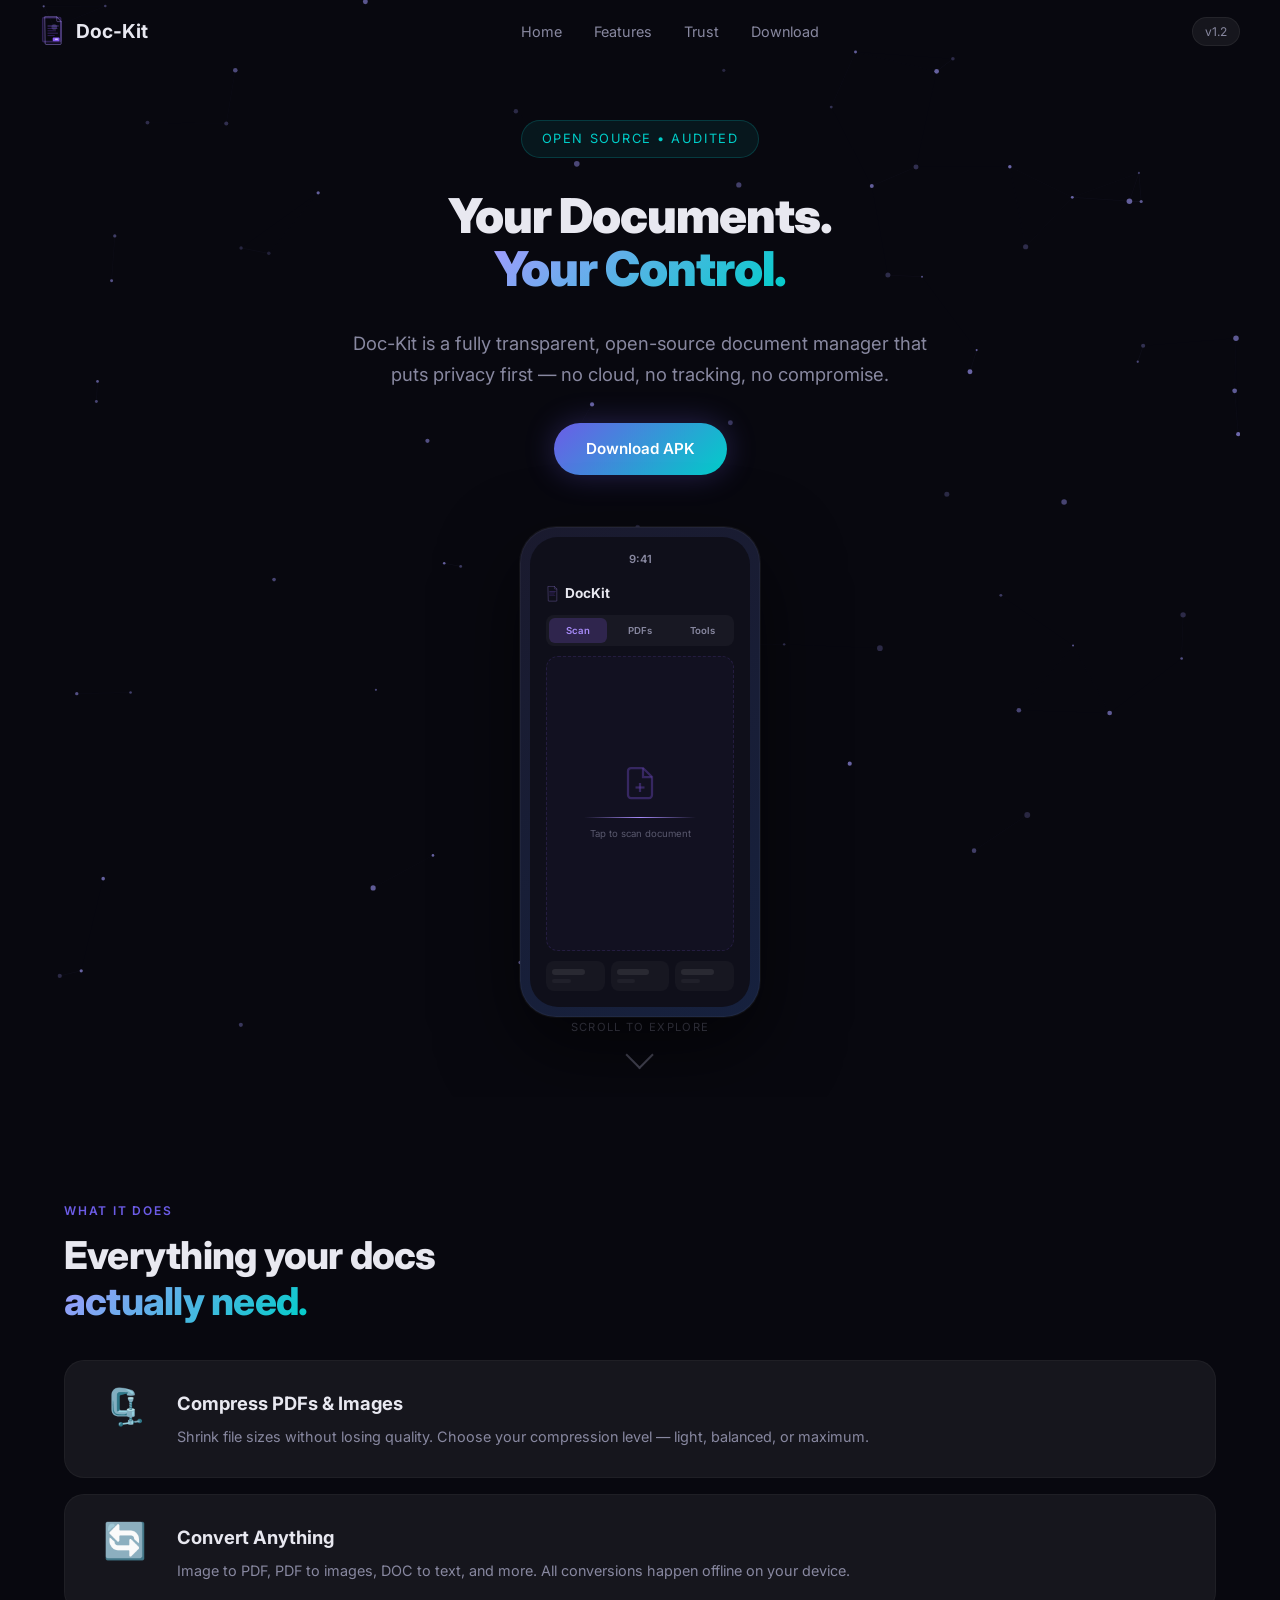
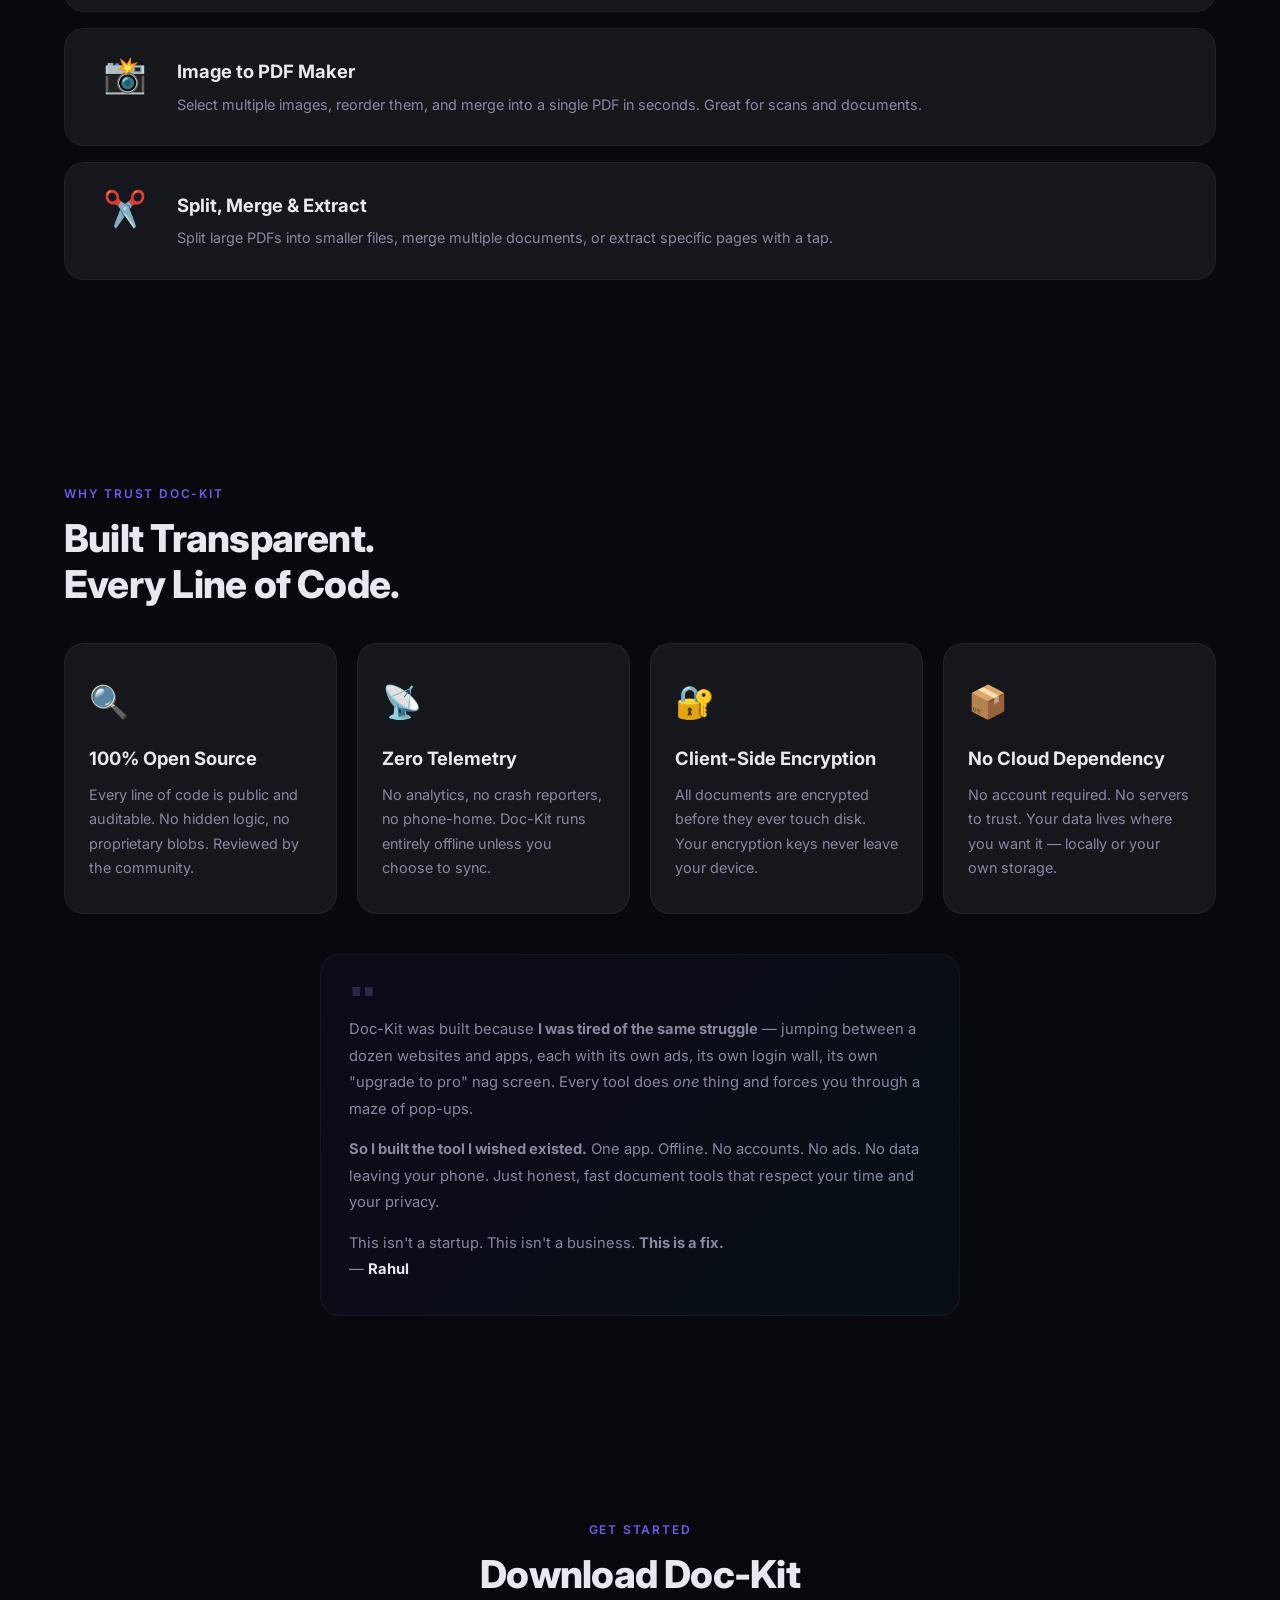
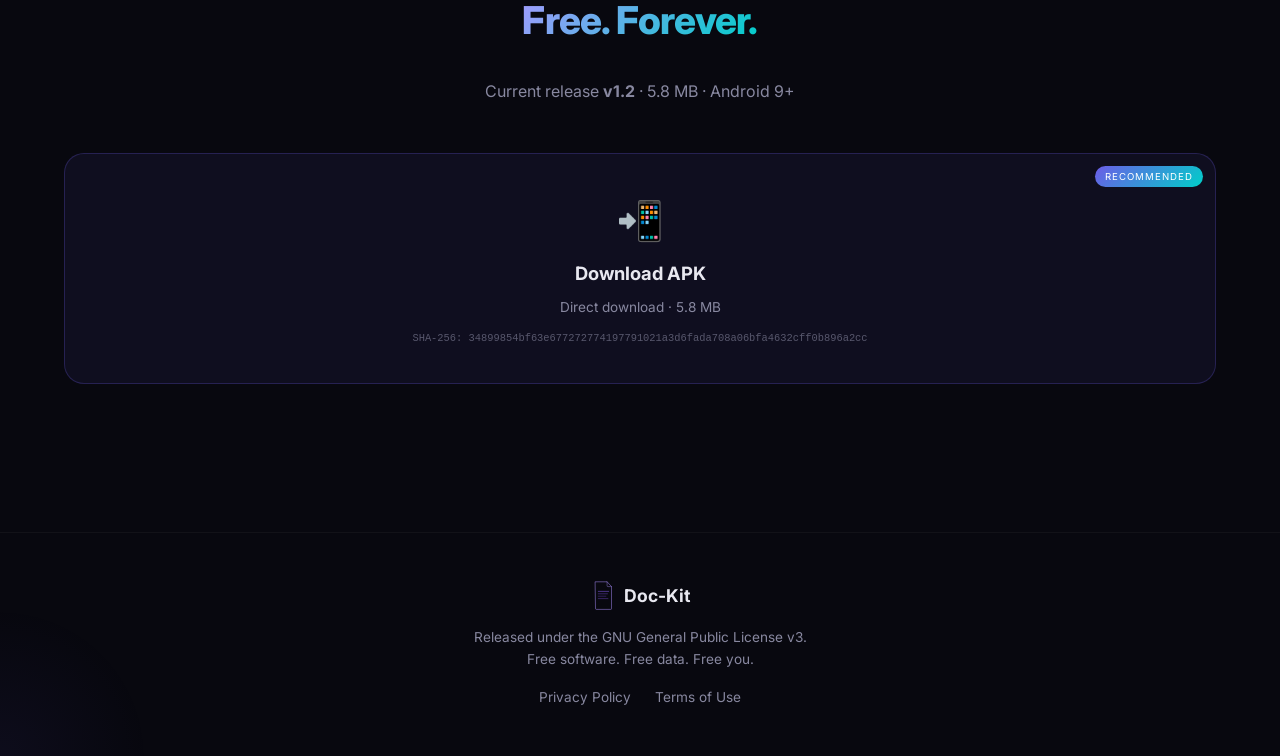
==== index.html @ 10844c48 "Add files via upload" ====
<!DOCTYPE html>
<html lang="en">
<head>
  <meta charset="UTF-8" />
  <meta name="viewport" content="width=device-width, initial-scale=1.0" />
  <title>Doc-Kit — Your Documents, Your Control</title>
  <link rel="stylesheet" href="style.css" />
  <link rel="preconnect" href="https://fonts.googleapis.com" />
  <link href="https://fonts.googleapis.com/css2?family=Inter:wght@300;400;500;600;700;800;900&display=swap" rel="stylesheet" />
</head>
<body>

  <!-- ====== LOADING SCREEN ====== -->
  <div id="loader">
    <div class="loader-ring"></div>
    <p class="loader-text">Initializing secure environment…</p>
  </div>

  <!-- ====== NAVBAR ====== -->
  <nav id="navbar">
    <div class="nav-inner">
      <div class="nav-logo">
        <svg width="28" height="32" viewBox="0 0 120 150" fill="none" xmlns="http://www.w3.org/2000/svg" class="logo-svg">
          <rect x="8" y="8" width="90" height="120" rx="6" fill="none" stroke="rgba(139,92,246,0.3)" stroke-width="8"/>
          <path d="M20 4 L78 4 L100 28 L100 138 Q100 142 96 142 L24 142 Q20 142 20 138 Z" stroke="url(#lg1)" stroke-width="2.5" stroke-linecap="round" stroke-linejoin="round"/>
          <path d="M78 4 L78 24 Q78 28 82 28 L100 28" stroke="url(#lg1)" stroke-width="2" stroke-linecap="round" stroke-linejoin="round"/>
          <line x1="34" y1="50" x2="86" y2="50" stroke="#8b5cf6" stroke-width="2.5" stroke-linecap="round"/>
          <line x1="34" y1="62" x2="80" y2="62" stroke="#7c4ddb" stroke-width="2" stroke-linecap="round"/>
          <line x1="34" y1="74" x2="72" y2="74" stroke="#6d3fc6" stroke-width="2" stroke-linecap="round"/>
          <line x1="34" y1="86" x2="82" y2="86" stroke="#7c4ddb" stroke-width="2" stroke-linecap="round"/>
          <line x1="34" y1="98" x2="66" y2="98" stroke="#6d3fc6" stroke-width="2" stroke-linecap="round"/>
          <g transform="translate(58, 108)">
            <rect x="0" y="0" width="34" height="18" rx="4" fill="url(#lg2)"/>
            <text x="17" y="13" text-anchor="middle" font-family="Inter,sans-serif" font-weight="800" font-size="9" fill="white">PDF</text>
          </g>
          <defs>
            <linearGradient id="lg1" x1="20" y1="4" x2="100" y2="142"><stop offset="0%" stop-color="#a78bfa"/><stop offset="100%" stop-color="#6366f1"/></linearGradient>
            <linearGradient id="lg2" x1="0" y1="0" x2="34" y2="18"><stop offset="0%" stop-color="#8b5cf6"/><stop offset="100%" stop-color="#6366f1"/></linearGradient>
          </defs>
        </svg>
        <span class="logo-text">Doc-Kit</span>
      </div>
      <ul class="nav-links">
        <li><a href="#hero">Home</a></li>
        <li><a href="#features">Features</a></li>
        <li><a href="#trust">Trust</a></li>
        <li><a href="#download">Download</a></li>
      </ul>
      <div class="nav-version">v1.2</div>
      <div class="hamburger" id="hamburger">
        <span></span><span></span><span></span>
      </div>
    </div>
  </nav>

  <!-- ====== HERO ====== -->
  <section id="hero" class="hero">
    <canvas id="particle-canvas"></canvas>
    <div class="hero-content">
      <div class="hero-badge" data-reveal>Open Source &bull; Audited</div>
      <h1 class="hero-title" data-reveal>
        Your Documents.<br />
        <span class="gradient-text">Your Control.</span>
      </h1>
      <p class="hero-sub" data-reveal>
        Doc-Kit is a fully transparent, open-source document manager
        that puts privacy first — no cloud, no tracking, no compromise.
      </p>
      <div class="hero-actions" data-reveal>
        <a href="#download" class="btn btn-primary">Download APK</a>
      </div>
      <div class="hero-mockup" data-reveal>
        <div class="phone-frame" id="phone3d">
          <div class="phone-screen">
            <div class="ps-status">9:41</div>
            <div class="ps-app">
              <div class="ps-header">
                <svg width="18" height="22" viewBox="0 0 120 150" fill="none" xmlns="http://www.w3.org/2000/svg">
                  <path d="M20 4 L78 4 L100 28 L100 138 Q100 142 96 142 L24 142 Q20 142 20 138 Z" stroke="url(#pg1)" stroke-width="2.5" stroke-linecap="round" stroke-linejoin="round"/>
                  <path d="M78 4 L78 24 Q78 28 82 28 L100 28" stroke="url(#pg1)" stroke-width="2" stroke-linecap="round" stroke-linejoin="round"/>
                  <line x1="34" y1="52" x2="86" y2="52" stroke="#8b5cf6" stroke-width="2.5" stroke-linecap="round"/>
                  <line x1="34" y1="64" x2="80" y2="64" stroke="#7c4ddb" stroke-width="2" stroke-linecap="round"/>
                  <line x1="34" y1="76" x2="72" y2="76" stroke="#6d3fc6" stroke-width="2" stroke-linecap="round"/>
                  <line x1="34" y1="88" x2="82" y2="88" stroke="#7c4ddb" stroke-width="2" stroke-linecap="round"/>
                  <defs>
                    <linearGradient id="pg1" x1="20" y1="4" x2="100" y2="142"><stop offset="0%" stop-color="#a78bfa"/><stop offset="100%" stop-color="#6366f1"/></linearGradient>
                  </defs>
                </svg>
                <span>DocKit</span>
              </div>
              <div class="ps-tabs">
                <span class="ps-tab active">Scan</span>
                <span class="ps-tab">PDFs</span>
                <span class="ps-tab">Tools</span>
              </div>
              <div class="ps-scan-area">
                <div class="ps-scan-icon">
                  <svg width="36" height="36" viewBox="0 0 24 24" fill="none" stroke="rgba(139,92,246,0.5)" stroke-width="1.5"><path d="M14 2H6a2 2 0 0 0-2 2v16a2 2 0 0 0 2 2h12a2 2 0 0 0 2-2V8z"/><polyline points="14 2 14 8 20 8"/><line x1="9" y1="15" x2="15" y2="15"/><line x1="12" y1="12" x2="12" y2="18"/></svg>
                </div>
                <div class="ps-scan-line"></div>
                <p class="ps-scan-text">Tap to scan document</p>
              </div>
              <div class="ps-thumbs">
                <div class="ps-thumb"><span></span><span></span></div>
                <div class="ps-thumb"><span></span><span></span></div>
                <div class="ps-thumb"><span></span><span></span></div>
              </div>
            </div>
          </div>
        </div>
      </div>
    </div>
    <div class="scroll-indicator">
      <span>Scroll to explore</span>
      <div class="scroll-arrow"></div>
    </div>
  </section>

  <!-- ====== FEATURES ====== -->
  <section id="features" class="features">
    <div class="section-label" data-reveal>What It Does</div>
    <h2 class="section-title" data-reveal>Everything your docs<br /><span class="gradient-text">actually need.</span></h2>

    <div class="features-showcase">
      <div class="feature-item" data-reveal>
        <div class="feature-icon">🗜️</div>
        <div class="feature-content">
          <h3>Compress PDFs & Images</h3>
          <p>Shrink file sizes without losing quality. Choose your compression level — light, balanced, or maximum.</p>
        </div>
      </div>
      <div class="feature-item" data-reveal>
        <div class="feature-icon">🔄</div>
        <div class="feature-content">
          <h3>Convert Anything</h3>
          <p>Image to PDF, PDF to images, DOC to text, and more. All conversions happen offline on your device.</p>
        </div>
      </div>
      <div class="feature-item" data-reveal>
        <div class="feature-icon">📸</div>
        <div class="feature-content">
          <h3>Image to PDF Maker</h3>
          <p>Select multiple images, reorder them, and merge into a single PDF in seconds. Great for scans and documents.</p>
        </div>
      </div>
      <div class="feature-item" data-reveal>
        <div class="feature-icon">✂️</div>
        <div class="feature-content">
          <h3>Split, Merge & Extract</h3>
          <p>Split large PDFs into smaller files, merge multiple documents, or extract specific pages with a tap.</p>
        </div>
      </div>
    </div>
  </section>

  <!-- ====== TRUST SECTION ====== -->
  <section id="trust" class="trust">
    <div class="section-label" data-reveal>Why Trust Doc-Kit</div>
    <h2 class="section-title" data-reveal>Built Transparent.<br />Every Line of Code.</h2>

    <div class="trust-grid">
      <div class="trust-card" data-reveal>
        <div class="trust-icon">🔍</div>
        <h3>100% Open Source</h3>
        <p>Every line of code is public and auditable. No hidden logic, no proprietary blobs. Reviewed by the community.</p>
      </div>
      <div class="trust-card" data-reveal>
        <div class="trust-icon">📡</div>
        <h3>Zero Telemetry</h3>
        <p>No analytics, no crash reporters, no phone-home. Doc-Kit runs entirely offline unless you choose to sync.</p>
      </div>
      <div class="trust-card" data-reveal>
        <div class="trust-icon">🔐</div>
        <h3>Client-Side Encryption</h3>
        <p>All documents are encrypted before they ever touch disk. Your encryption keys never leave your device.</p>
      </div>
      <div class="trust-card" data-reveal>
        <div class="trust-icon">📦</div>
        <h3>No Cloud Dependency</h3>
        <p>No account required. No servers to trust. Your data lives where you want it — locally or your own storage.</p>
      </div>
    </div>

    <div class="trust-manifesto" data-reveal>
      <div class="tm-mark">"</div>
      <p>Doc-Kit was built because <strong>I was tired of the same struggle</strong> — jumping between a dozen websites and apps, each with its own ads, its own login wall, its own "upgrade to pro" nag screen. Every tool does <em>one</em> thing and forces you through a maze of pop-ups.</p>
      <p><strong>So I built the tool I wished existed.</strong> One app. Offline. No accounts. No ads. No data leaving your phone. Just honest, fast document tools that respect your time and your privacy.</p>
      <p>This isn't a startup. This isn't a business. <strong>This is a fix.</strong><br />— <span class="tm-name">Rahul</span></p>
    </div>
  </section>

  <!-- ====== DOWNLOAD ====== -->
  <section id="download" class="download">
    <div class="section-label" data-reveal>Get Started</div>
    <h2 class="section-title" data-reveal>Download Doc-Kit<br /><span class="gradient-text">Free. Forever.</span></h2>
    <p class="download-sub" data-reveal>
      Current release <strong>v1.2</strong> · <span id="dl-size">5.8 MB</span> · Android 9+
    </p>

    <div class="download-cards" data-reveal>
      <a href="downloads/Doc-Kit_1.2.apk" class="download-card primary" download>
        <span class="dl-icon">📲</span>
        <span class="dl-title">Download APK</span>
        <span class="dl-sub">Direct download · 5.8 MB</span>
        <span class="dl-hash">SHA-256: 34899854bf63e677272774197791021a3d6fada708a06bfa4632cff0b896a2cc</span>
      </a>

    </div>

  </section>

  <!-- ====== FOOTER ====== -->
  <footer>
    <div class="footer-inner">
      <div class="footer-brand">
        <svg width="20" height="24" viewBox="0 0 120 150" fill="none" xmlns="http://www.w3.org/2000/svg" class="logo-svg">
          <path d="M20 4 L78 4 L100 28 L100 138 Q100 142 96 142 L24 142 Q20 142 20 138 Z" stroke="url(#fg1)" stroke-width="2.5" stroke-linecap="round" stroke-linejoin="round"/>
          <path d="M78 4 L78 24 Q78 28 82 28 L100 28" stroke="url(#fg1)" stroke-width="2" stroke-linecap="round" stroke-linejoin="round"/>
          <line x1="34" y1="52" x2="86" y2="52" stroke="#8b5cf6" stroke-width="2.5" stroke-linecap="round"/>
          <line x1="34" y1="64" x2="80" y2="64" stroke="#7c4ddb" stroke-width="2" stroke-linecap="round"/>
          <line x1="34" y1="76" x2="72" y2="76" stroke="#6d3fc6" stroke-width="2" stroke-linecap="round"/>
          <line x1="34" y1="88" x2="82" y2="88" stroke="#7c4ddb" stroke-width="2" stroke-linecap="round"/>
          <defs>
            <linearGradient id="fg1" x1="20" y1="4" x2="100" y2="142"><stop offset="0%" stop-color="#a78bfa"/><stop offset="100%" stop-color="#6366f1"/></linearGradient>
          </defs>
        </svg>
        <span>Doc-Kit</span>
      </div>
      <p class="footer-text">
        Released under the GNU General Public License v3.<br />
        Free software. Free data. Free you.
      </p>
      <div class="footer-links">
        <a href="#">Privacy Policy</a>
        <a href="#">Terms of Use</a>

      </div>
    </div>
  </footer>

  <script src="script.js"></script>
</body>
</html>
---- style.css ----
/* ============================================
   Doc-Kit — Immersive Landing Page Styles
   ============================================ */

/* ---------- RESET & BASE ---------- */
*,
*::before,
*::after {
  margin: 0;
  padding: 0;
  box-sizing: border-box;
}

:root {
  --bg: #08080f;
  --bg-card: rgba(255, 255, 255, 0.03);
  --surface: rgba(255, 255, 255, 0.06);
  --text: #e8e8f0;
  --text-dim: #8888a0;
  --accent: #6c5ce7;
  --accent2: #00cec9;
  --gradient: linear-gradient(135deg, #6c5ce7, #00cec9);
  --gradient-text: linear-gradient(135deg, #a29bfe, #00cec9, #6c5ce7);
  --radius: 20px;
  --radius-sm: 12px;
  --transition: 0.5s cubic-bezier(0.22, 1, 0.36, 1);
}

html {
  scroll-behavior: smooth;
  -webkit-font-smoothing: antialiased;
}

body {
  font-family: 'Inter', -apple-system, BlinkMacSystemFont, sans-serif;
  background: var(--bg);
  color: var(--text);
  overflow-x: hidden;
  line-height: 1.6;
}

::selection {
  background: var(--accent);
  color: #fff;
}

::-webkit-scrollbar {
  width: 6px;
}
::-webkit-scrollbar-track {
  background: var(--bg);
}
::-webkit-scrollbar-thumb {
  background: var(--accent);
  border-radius: 3px;
}

img {
  max-width: 100%;
  display: block;
}
a {
  color: inherit;
  text-decoration: none;
}

section {
  padding: 100px 24px;
  max-width: 1200px;
  margin: 0 auto;
}

/* ---------- LOADER ---------- */
#loader {
  position: fixed;
  inset: 0;
  z-index: 9999;
  background: var(--bg);
  display: flex;
  flex-direction: column;
  align-items: center;
  justify-content: center;
  gap: 24px;
  transition: opacity 0.8s ease, visibility 0.8s ease;
}
#loader.hidden {
  opacity: 0;
  visibility: hidden;
  pointer-events: none;
}

.loader-ring {
  width: 60px;
  height: 60px;
  border-radius: 50%;
  border: 3px solid transparent;
  border-top-color: var(--accent);
  border-right-color: var(--accent2);
  animation: spin 0.9s linear infinite;
}
@keyframes spin {
  to { transform: rotate(360deg); }
}

.loader-text {
  font-size: 0.9rem;
  color: var(--text-dim);
  letter-spacing: 0.08em;
  animation: pulse-text 1.5s ease-in-out infinite;
}
@keyframes pulse-text {
  0%, 100% { opacity: 0.5; }
  50% { opacity: 1; }
}

/* ---------- NAV ---------- */
#navbar {
  position: fixed;
  top: 0;
  left: 0;
  right: 0;
  z-index: 1000;
  padding: 16px 24px;
  transition: background 0.4s ease, padding 0.4s ease, backdrop-filter 0.4s ease;
}
#navbar.scrolled {
  background: rgba(8, 8, 15, 0.82);
  backdrop-filter: blur(20px) saturate(1.4);
  padding: 10px 24px;
  border-bottom: 1px solid rgba(255, 255, 255, 0.04);
}

.nav-inner {
  max-width: 1200px;
  margin: 0 auto;
  display: flex;
  align-items: center;
  justify-content: space-between;
}

.nav-logo {
  display: flex;
  align-items: center;
  gap: 10px;
  font-weight: 700;
  font-size: 1.2rem;
}
.logo-svg {
  height: 30px;
  width: auto;
  flex-shrink: 0;
}

.nav-links {
  display: flex;
  list-style: none;
  gap: 32px;
}
.nav-links a {
  font-size: 0.9rem;
  color: var(--text-dim);
  transition: color 0.3s ease;
  position: relative;
}
.nav-links a::after {
  content: '';
  position: absolute;
  bottom: -4px;
  left: 0;
  width: 0;
  height: 2px;
  background: var(--gradient);
  transition: width 0.3s ease;
}
.nav-links a:hover {
  color: var(--text);
}
.nav-links a:hover::after {
  width: 100%;
}

.nav-version {
  font-size: 0.75rem;
  color: var(--text-dim);
  background: var(--surface);
  padding: 4px 12px;
  border-radius: 100px;
  border: 1px solid rgba(255, 255, 255, 0.06);
}

.hamburger {
  display: none;
  flex-direction: column;
  gap: 5px;
  cursor: pointer;
  padding: 4px;
}
.hamburger span {
  display: block;
  width: 24px;
  height: 2px;
  background: var(--text);
  border-radius: 2px;
  transition: 0.3s ease;
}

/* ---------- HERO ---------- */
.hero {
  position: relative;
  min-height: 100vh;
  display: flex;
  align-items: center;
  justify-content: center;
  padding: 120px 24px 80px;
  overflow: hidden;
}

#particle-canvas {
  position: absolute;
  inset: 0;
  z-index: 0;
  pointer-events: none;
}

.hero-content {
  position: relative;
  z-index: 1;
  max-width: 1200px;
  width: 100%;
  display: flex;
  flex-direction: column;
  align-items: center;
  text-align: center;
  gap: 32px;
}

.hero-badge {
  display: inline-block;
  font-size: 0.8rem;
  letter-spacing: 0.12em;
  text-transform: uppercase;
  color: var(--accent2);
  background: rgba(0, 206, 201, 0.08);
  border: 1px solid rgba(0, 206, 201, 0.2);
  padding: 8px 20px;
  border-radius: 100px;
}

.hero-title {
  font-size: clamp(1.8rem, 4.5vw, 3rem);
  font-weight: 900;
  line-height: 1.1;
  letter-spacing: -0.02em;
}

.gradient-text {
  background: var(--gradient-text);
  -webkit-background-clip: text;
  -webkit-text-fill-color: transparent;
  background-clip: text;
  background-size: 200% 200%;
  animation: grad-shift 4s ease-in-out infinite;
}
@keyframes grad-shift {
  0%, 100% { background-position: 0% 50%; }
  50% { background-position: 100% 50%; }
}

.hero-sub {
  max-width: 600px;
  font-size: 1.15rem;
  color: var(--text-dim);
  line-height: 1.7;
}

.hero-actions {
  display: flex;
  gap: 16px;
  flex-wrap: wrap;
  justify-content: center;
}

.btn {
  display: inline-flex;
  align-items: center;
  gap: 8px;
  padding: 14px 32px;
  border-radius: 100px;
  font-weight: 600;
  font-size: 0.95rem;
  transition: all 0.35s ease;
  cursor: pointer;
  border: none;
  position: relative;
  overflow: hidden;
}

.btn-primary {
  background: var(--gradient);
  color: #fff;
  box-shadow: 0 0 30px rgba(108, 92, 231, 0.3);
}
.btn-primary:hover {
  transform: translateY(-2px) scale(1.02);
  box-shadow: 0 0 50px rgba(108, 92, 231, 0.5);
}

.btn-outline {
  background: transparent;
  color: var(--text);
  border: 1px solid rgba(255, 255, 255, 0.15);
}
.btn-outline:hover {
  background: rgba(255, 255, 255, 0.05);
  border-color: var(--accent);
  transform: translateY(-2px);
}

.btn-small {
  padding: 8px 20px;
  font-size: 0.8rem;
  background: var(--surface);
  color: var(--text);
  border: 1px solid rgba(255, 255, 255, 0.08);
}
.btn-small:hover {
  background: var(--accent);
  color: #fff;
}

/* ---------- PHONE MOCKUP ---------- */
.hero-mockup {
  perspective: 800px;
  margin-top: 20px;
}

.phone-frame {
  width: 240px;
  height: 490px;
  border-radius: 36px;
  background: linear-gradient(145deg, #1a1a2e, #16213e);
  padding: 10px;
  box-shadow:
    0 30px 80px rgba(0, 0, 0, 0.6),
    0 0 0 1px rgba(255, 255, 255, 0.06),
    inset 0 0 0 1px rgba(255, 255, 255, 0.04);
  transform-style: preserve-3d;
  transition: transform 0.2s ease-out;
  margin: 0 auto;
}

.phone-screen {
  width: 100%;
  height: 100%;
  border-radius: 28px;
  background: #0f0f1a;
  overflow: hidden;
  padding: 12px;
  display: flex;
  flex-direction: column;
  gap: 8px;
}

.ps-status {
  font-size: 0.7rem;
  font-weight: 600;
  color: var(--text-dim);
  text-align: center;
  padding: 2px 0;
}

.ps-app {
  flex: 1;
  display: flex;
  flex-direction: column;
  gap: 10px;
  padding: 4px;
}

.ps-header {
  display: flex;
  align-items: center;
  gap: 6px;
  font-size: 0.85rem;
  font-weight: 700;
  color: var(--text);
}
.ps-header svg {
  height: 16px;
  width: auto;
}

.ps-tabs {
  display: flex;
  gap: 4px;
  background: rgba(255, 255, 255, 0.04);
  border-radius: 8px;
  padding: 3px;
}
.ps-tab {
  flex: 1;
  text-align: center;
  font-size: 0.6rem;
  font-weight: 600;
  color: var(--text-dim);
  padding: 5px 0;
  border-radius: 6px;
  transition: 0.3s ease;
}
.ps-tab.active {
  background: rgba(139, 92, 246, 0.2);
  color: #a78bfa;
}

.ps-scan-area {
  flex: 1;
  display: flex;
  flex-direction: column;
  align-items: center;
  justify-content: center;
  gap: 8px;
  background: rgba(139, 92, 246, 0.03);
  border: 1px dashed rgba(139, 92, 246, 0.15);
  border-radius: 12px;
  position: relative;
  overflow: hidden;
}
.ps-scan-icon {
  opacity: 0.6;
}
.ps-scan-line {
  width: 60%;
  height: 1.5px;
  background: linear-gradient(90deg, transparent, #a78bfa, transparent);
  border-radius: 1px;
  animation: psScan 2s ease-in-out infinite;
}
@keyframes psScan {
  0% { opacity: 0; transform: translateY(-12px); }
  50% { opacity: 0.8; transform: translateY(12px); }
  100% { opacity: 0; transform: translateY(-12px); }
}
.ps-scan-text {
  font-size: 0.6rem;
  color: var(--text-dim);
  opacity: 0.6;
}

.ps-thumbs {
  display: flex;
  gap: 6px;
}
.ps-thumb {
  flex: 1;
  display: flex;
  flex-direction: column;
  gap: 4px;
  padding: 8px 6px;
  background: rgba(255, 255, 255, 0.03);
  border-radius: 8px;
}
.ps-thumb span:first-child {
  height: 6px;
  width: 70%;
  background: rgba(255, 255, 255, 0.08);
  border-radius: 3px;
}
.ps-thumb span:last-child {
  height: 4px;
  width: 40%;
  background: rgba(255, 255, 255, 0.04);
  border-radius: 2px;
}

/* ---------- SCROLL INDICATOR ---------- */
.scroll-indicator {
  position: absolute;
  bottom: 32px;
  left: 50%;
  transform: translateX(-50%);
  display: flex;
  flex-direction: column;
  align-items: center;
  gap: 8px;
  font-size: 0.7rem;
  letter-spacing: 0.12em;
  text-transform: uppercase;
  color: var(--text-dim);
  opacity: 0.5;
  animation: float-y 2.5s ease-in-out infinite;
}
.scroll-arrow {
  width: 20px;
  height: 20px;
  border-right: 2px solid var(--text-dim);
  border-bottom: 2px solid var(--text-dim);
  transform: rotate(45deg);
  animation: scroll-bob 2s ease-in-out infinite;
}
@keyframes float-y {
  0%, 100% { transform: translateX(-50%) translateY(0); }
  50% { transform: translateX(-50%) translateY(-6px); }
}
@keyframes scroll-bob {
  0%, 100% { opacity: 0.4; }
  50% { opacity: 1; }
}

/* ---------- SECTION COMMON ---------- */
.section-label {
  display: inline-block;
  font-size: 0.75rem;
  letter-spacing: 0.15em;
  text-transform: uppercase;
  color: var(--accent);
  margin-bottom: 12px;
  font-weight: 600;
}
.section-label.light {
  color: var(--accent2);
}

.section-title {
  font-size: clamp(1.6rem, 3.5vw, 2.4rem);
  font-weight: 800;
  line-height: 1.2;
  margin-bottom: 36px;
  letter-spacing: -0.02em;
}
.section-title.light {
  color: #fff;
}

/* ---------- TRUST ---------- */
.trust {
  position: relative;
}

.trust-grid {
  display: grid;
  grid-template-columns: repeat(auto-fit, minmax(250px, 1fr));
  gap: 20px;
  margin-bottom: 40px;
}

.trust-card {
  background: var(--surface);
  border: 1px solid rgba(255, 255, 255, 0.05);
  border-radius: var(--radius);
  padding: 32px 24px;
  transition: all 0.4s ease;
  position: relative;
  overflow: hidden;
}
.trust-card::before {
  content: '';
  position: absolute;
  top: 0;
  left: 0;
  right: 0;
  height: 2px;
  background: var(--gradient);
  opacity: 0;
  transition: opacity 0.4s ease;
}
.trust-card:hover::before {
  opacity: 1;
}
.trust-card:hover {
  transform: translateY(-6px);
  border-color: rgba(108, 92, 231, 0.2);
  box-shadow: 0 20px 60px rgba(0, 0, 0, 0.3);
}

.trust-icon {
  font-size: 2rem;
  margin-bottom: 16px;
}

.trust-card h3 {
  font-size: 1.15rem;
  margin-bottom: 10px;
}
.trust-card p {
  font-size: 0.9rem;
  color: var(--text-dim);
  line-height: 1.7;
}

.trust-manifesto {
  max-width: 640px;
  margin: 40px auto 0;
  text-align: left;
  position: relative;
  padding: 32px 28px;
  background: linear-gradient(135deg, rgba(108,92,231,0.04), rgba(0,206,201,0.04));
  border: 1px solid rgba(255, 255, 255, 0.04);
  border-radius: var(--radius);
}

.tm-mark {
  font-size: 3.2rem;
  font-weight: 900;
  line-height: 0.5;
  background: var(--gradient-text);
  -webkit-background-clip: text;
  -webkit-text-fill-color: transparent;
  background-clip: text;
  opacity: 0.2;
  margin-bottom: 4px;
}

.trust-manifesto p {
  font-size: 0.92rem;
  color: var(--text-dim);
  line-height: 1.8;
  margin-bottom: 14px;
}

.trust-manifesto p:last-child {
  margin-bottom: 0;
}

.tm-name {
  font-weight: 700;
  color: var(--text);
}

/* ---------- FEATURES ---------- */
.features-showcase {
  display: flex;
  flex-direction: column;
  gap: 16px;
}

.feature-item {
  display: flex;
  align-items: flex-start;
  gap: 24px;
  padding: 28px 32px;
  background: var(--surface);
  border-radius: var(--radius);
  border: 1px solid rgba(255, 255, 255, 0.04);
  transition: all 0.4s ease;
}
.feature-item:hover {
  border-color: rgba(108, 92, 231, 0.15);
  transform: translateX(6px);
}

.feature-icon {
  font-size: 2.2rem;
  line-height: 1;
  min-width: 56px;
  text-align: center;
}

.feature-content h3 {
  font-size: 1.15rem;
  margin-bottom: 6px;
}
.feature-content p {
  font-size: 0.9rem;
  color: var(--text-dim);
  line-height: 1.7;
}

/* ---------- STATS ---------- */
.stats {
  position: relative;
  padding: 120px 24px;
  max-width: none;
  background: radial-gradient(ellipse at 50% 0%, rgba(108, 92, 231, 0.08), transparent 60%),
              radial-gradient(ellipse at 50% 100%, rgba(0, 206, 201, 0.06), transparent 60%);
  border-top: 1px solid rgba(255, 255, 255, 0.04);
  border-bottom: 1px solid rgba(255, 255, 255, 0.04);
  text-align: center;
}

.stats .section-title,
.stats .section-label {
  text-align: center;
}

.stats-grid {
  display: grid;
  grid-template-columns: repeat(auto-fit, minmax(200px, 1fr));
  gap: 32px;
  max-width: 1000px;
  margin: 0 auto 60px;
}

.stat-item {
  display: flex;
  flex-direction: column;
  align-items: center;
  gap: 8px;
}

.stat-num {
  font-size: clamp(2.6rem, 6vw, 4rem);
  font-weight: 900;
  background: var(--gradient-text);
  -webkit-background-clip: text;
  -webkit-text-fill-color: transparent;
  background-clip: text;
  line-height: 1;
}

.stat-label {
  font-size: 0.9rem;
  color: var(--text-dim);
}

.integrity-bar {
  max-width: 600px;
  margin: 0 auto;
}

.integrity-track {
  width: 100%;
  height: 6px;
  background: rgba(255, 255, 255, 0.06);
  border-radius: 3px;
  overflow: hidden;
  margin-bottom: 12px;
}
.integrity-fill {
  height: 100%;
  background: var(--gradient);
  border-radius: 3px;
  transition: width 1.5s cubic-bezier(0.22, 1, 0.36, 1);
}

.integrity-bar p {
  font-size: 0.85rem;
  color: var(--text-dim);
}

/* ---------- DOWNLOAD ---------- */
.download {
  text-align: center;
}

.download-sub {
  font-size: 1rem;
  color: var(--text-dim);
  margin-bottom: 48px;
}

.download-cards {
  display: grid;
  grid-template-columns: repeat(auto-fit, minmax(260px, 1fr));
  gap: 20px;
  margin-bottom: 48px;
}

.download-card {
  display: flex;
  flex-direction: column;
  align-items: center;
  gap: 8px;
  padding: 36px 24px;
  background: var(--surface);
  border-radius: var(--radius);
  border: 1px solid rgba(255, 255, 255, 0.05);
  transition: all 0.4s ease;
  text-align: center;
}
.download-card:hover {
  transform: translateY(-8px) scale(1.02);
  border-color: var(--accent);
  box-shadow: 0 30px 80px rgba(108, 92, 231, 0.15);
}
.download-card.primary {
  background: rgba(108, 92, 231, 0.08);
  border-color: rgba(108, 92, 231, 0.25);
  position: relative;
}
.download-card.primary::after {
  content: 'Recommended';
  position: absolute;
  top: 12px;
  right: 12px;
  font-size: 0.6rem;
  letter-spacing: 0.1em;
  text-transform: uppercase;
  background: var(--gradient);
  color: #fff;
  padding: 3px 10px;
  border-radius: 100px;
}

.dl-icon {
  font-size: 2.4rem;
}
.dl-title {
  font-size: 1.15rem;
  font-weight: 700;
}
.dl-sub {
  font-size: 0.85rem;
  color: var(--text-dim);
}
.dl-hash {
  font-size: 0.65rem;
  color: var(--text-dim);
  font-family: monospace;
  opacity: 0.6;
  margin-top: 4px;
  word-break: break-all;
  max-width: 100%;
}

.checksum-box {
  max-width: 580px;
  margin: 0 auto;
  background: var(--surface);
  border: 1px solid rgba(255, 255, 255, 0.05);
  border-radius: var(--radius-sm);
  padding: 24px;
}
.checksum-box p {
  font-size: 0.9rem;
  margin-bottom: 12px;
}
.checksum-box code {
  display: block;
  font-size: 0.7rem;
  color: var(--text-dim);
  background: rgba(0, 0, 0, 0.3);
  padding: 12px 16px;
  border-radius: 8px;
  word-break: break-all;
  margin-bottom: 12px;
  font-family: 'SF Mono', 'Fira Code', monospace;
}

/* ---------- FOOTER ---------- */
footer {
  border-top: 1px solid rgba(255, 255, 255, 0.04);
  padding: 48px 24px;
  text-align: center;
}

.footer-inner {
  max-width: 1200px;
  margin: 0 auto;
  display: flex;
  flex-direction: column;
  align-items: center;
  gap: 16px;
}

.footer-brand {
  display: flex;
  align-items: center;
  gap: 8px;
  font-weight: 700;
  font-size: 1.1rem;
}

.footer-text {
  font-size: 0.85rem;
  color: var(--text-dim);
  line-height: 1.6;
}

.footer-links {
  display: flex;
  gap: 24px;
}
.footer-links a {
  font-size: 0.85rem;
  color: var(--text-dim);
  transition: color 0.3s ease;
}
.footer-links a:hover {
  color: var(--accent);
}

/* ---------- RESPONSIVE ---------- */
@media (max-width: 768px) {
  #navbar {
    padding: 12px 16px;
  }

  .nav-links {
    display: none;
    position: absolute;
    top: 100%;
    left: 0;
    right: 0;
    background: rgba(8, 8, 15, 0.95);
    backdrop-filter: blur(20px);
    flex-direction: column;
    padding: 24px;
    gap: 20px;
    border-bottom: 1px solid rgba(255, 255, 255, 0.04);
  }
  .nav-links.open {
    display: flex;
  }

  .nav-version {
    display: none;
  }

  .hamburger {
    display: flex;
  }

  .hero-title {
    font-size: clamp(1.5rem, 6vw, 2rem);
  }

  .hero-sub {
    font-size: 0.95rem;
  }

  .hero-actions {
    flex-direction: column;
    align-items: stretch;
  }

  .phone-frame {
    width: 190px;
    height: 390px;
  }

  .feature-item {
    flex-direction: column;
    gap: 12px;
    padding: 20px;
  }

  .feature-icon {
    font-size: 1.8rem;
    min-width: 44px;
  }

  section {
    padding: 60px 16px;
  }

  .trust-grid {
    grid-template-columns: 1fr;
  }

  .download-cards {
    grid-template-columns: 1fr;
  }

  .download-card {
    padding: 28px 16px;
  }

  .dl-hash {
    font-size: 0.55rem;
  }
}

@media (max-width: 480px) {
  .phone-frame {
    width: 160px;
    height: 330px;
  }
}
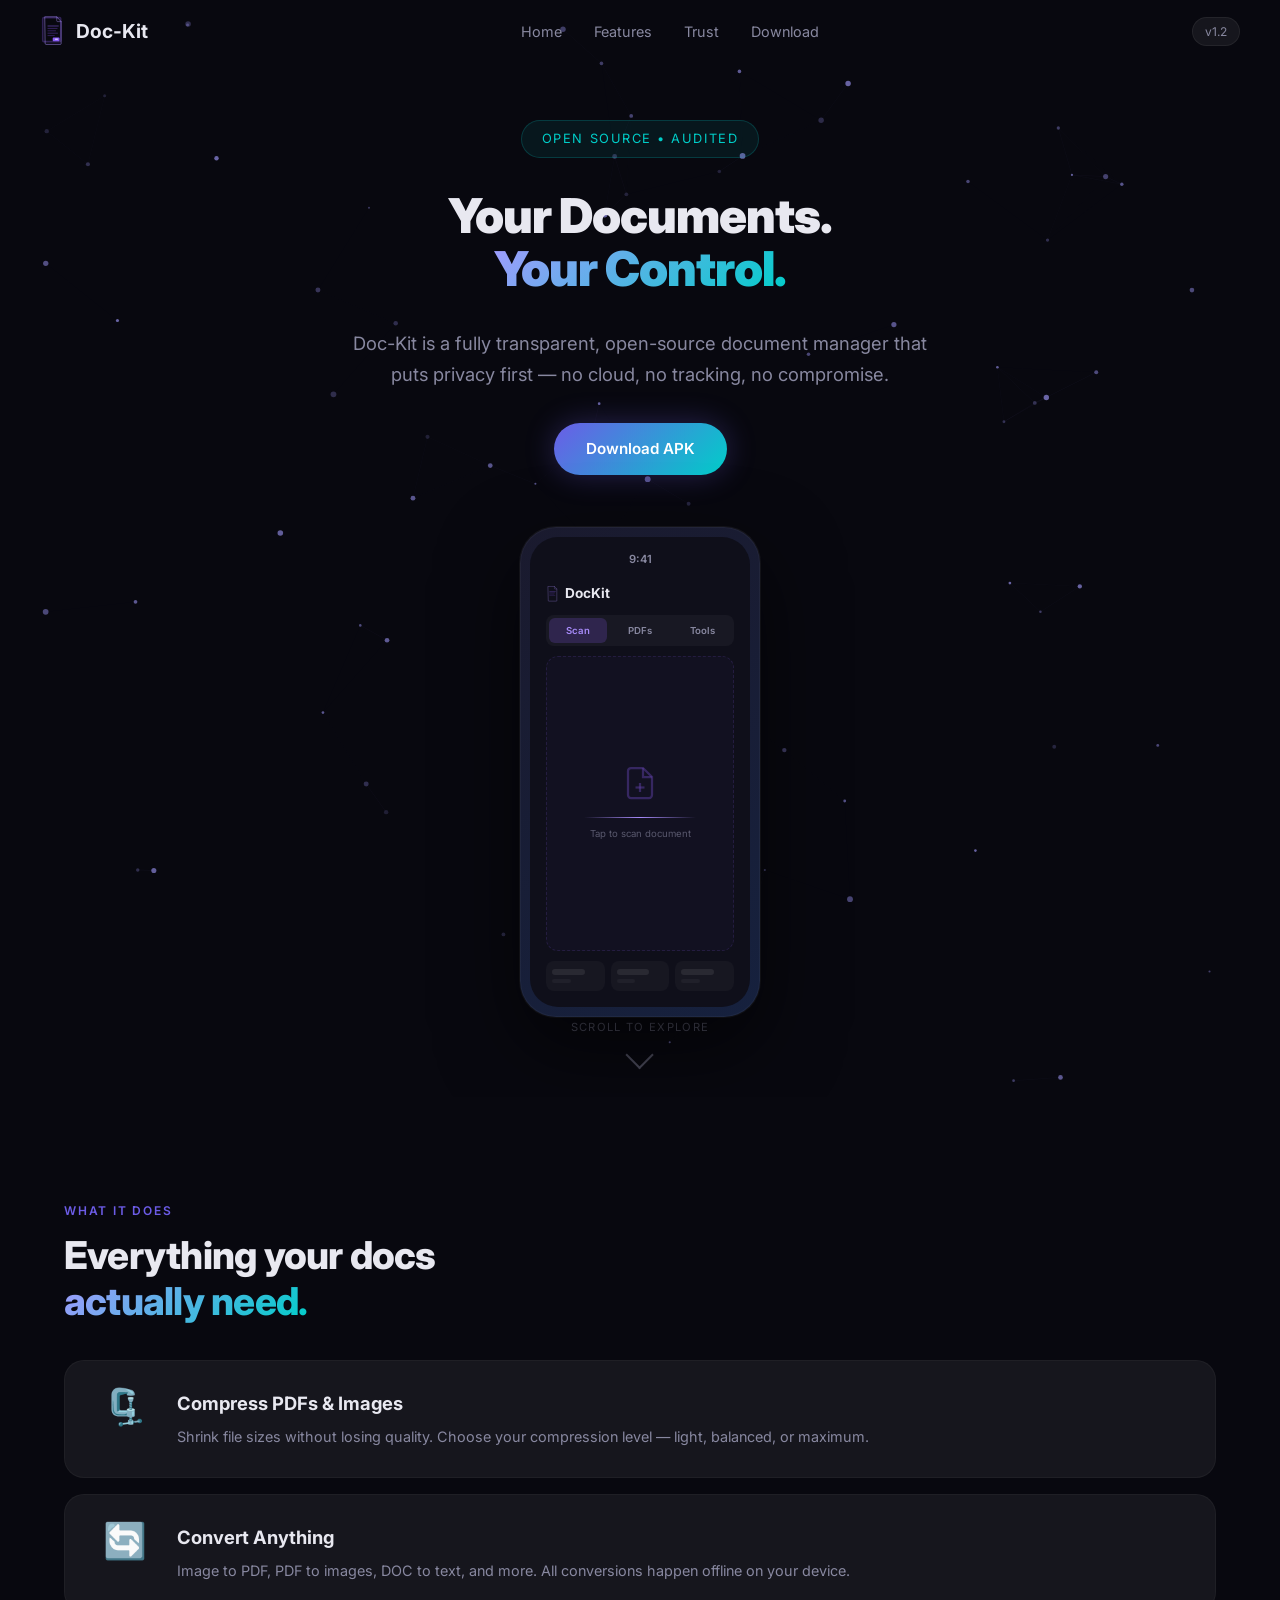
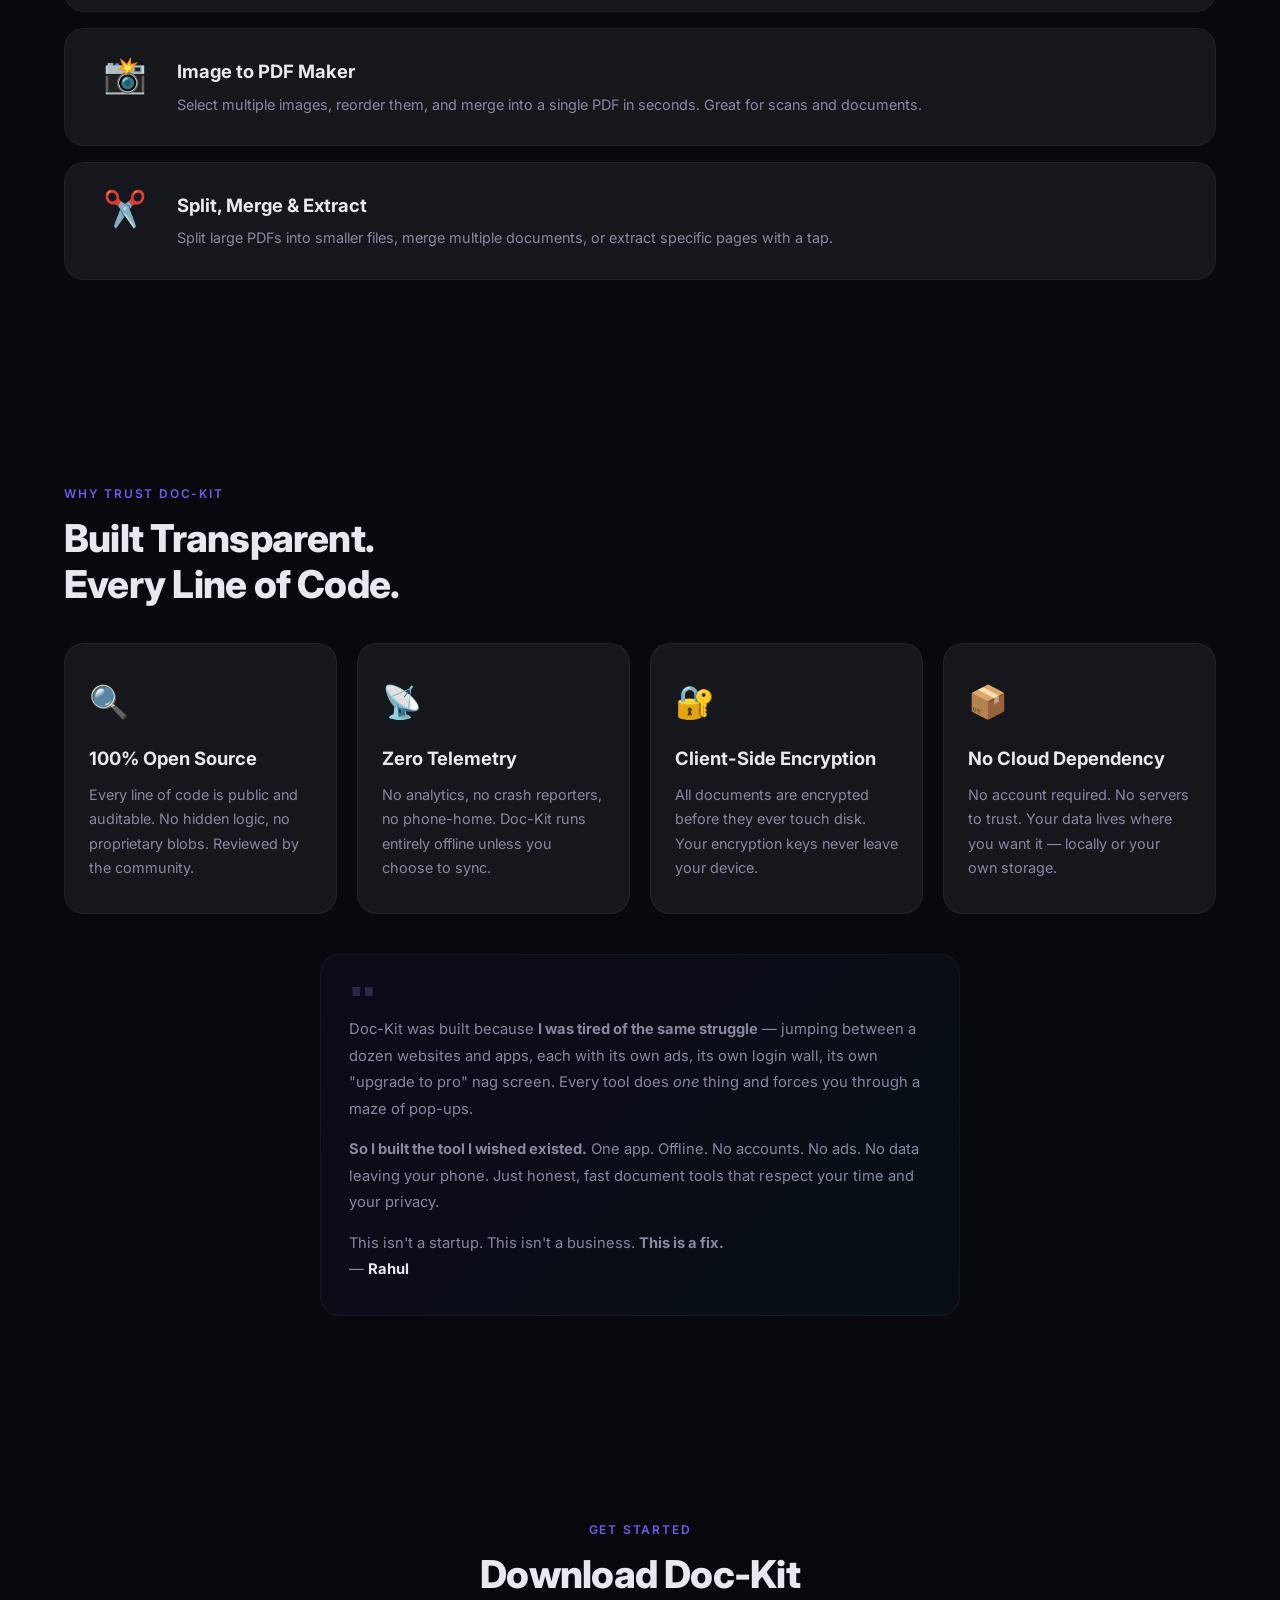
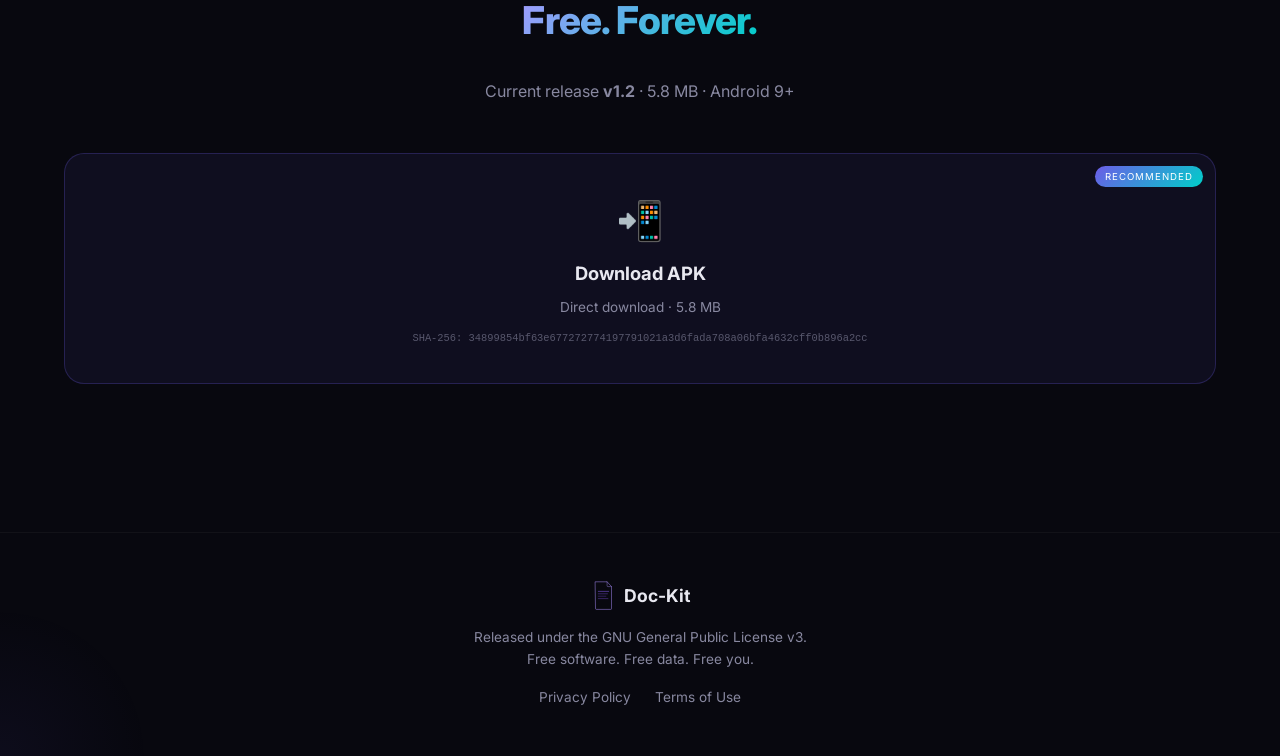
==== commit 6c9c6399: "Add files via upload" ====
--- a/index.html
+++ b/index.html
@@ -198,7 +198,7 @@
     </p>
 
     <div class="download-cards" data-reveal>
-      <a href="downloads/Doc-Kit_1.2.apk" class="download-card primary" download>
+      <a href="Doc-Kit_1.2.apk" class="download-card primary" download>
         <span class="dl-icon">📲</span>
         <span class="dl-title">Download APK</span>
         <span class="dl-sub">Direct download · 5.8 MB</span>
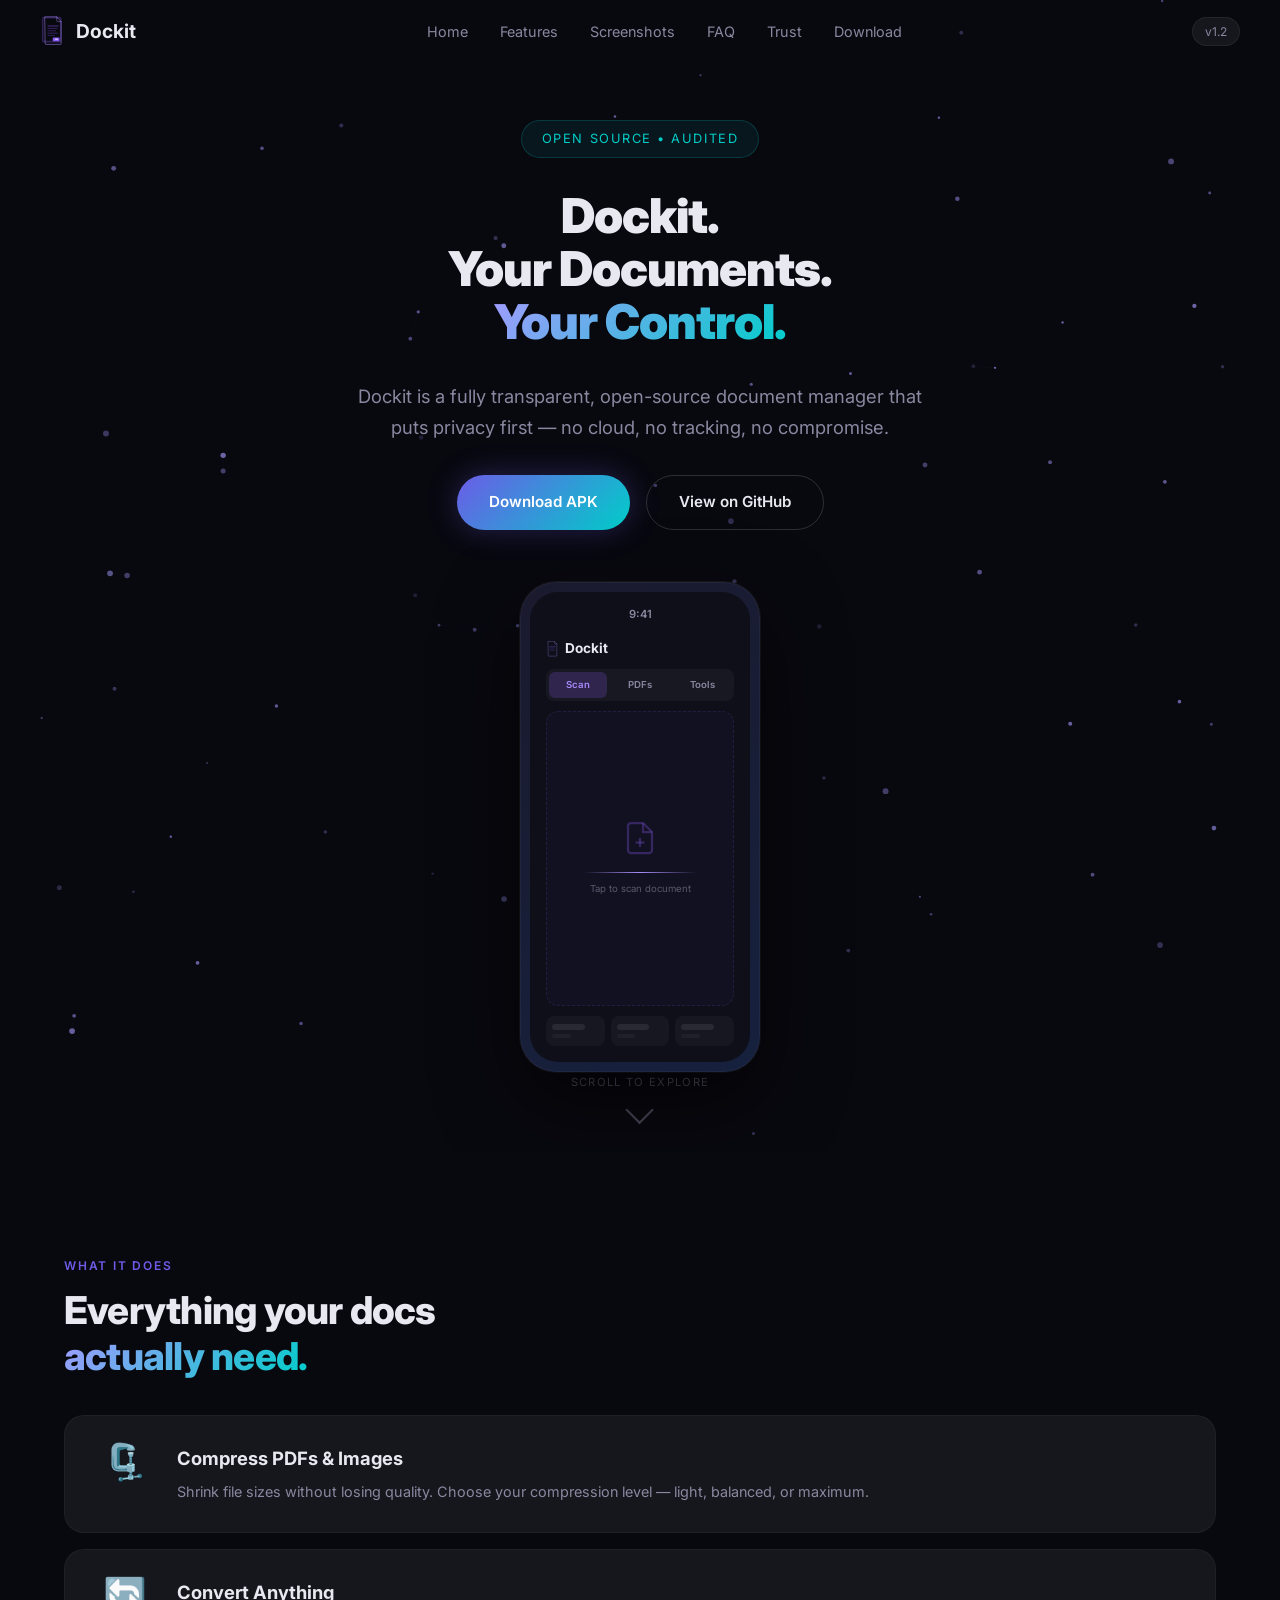
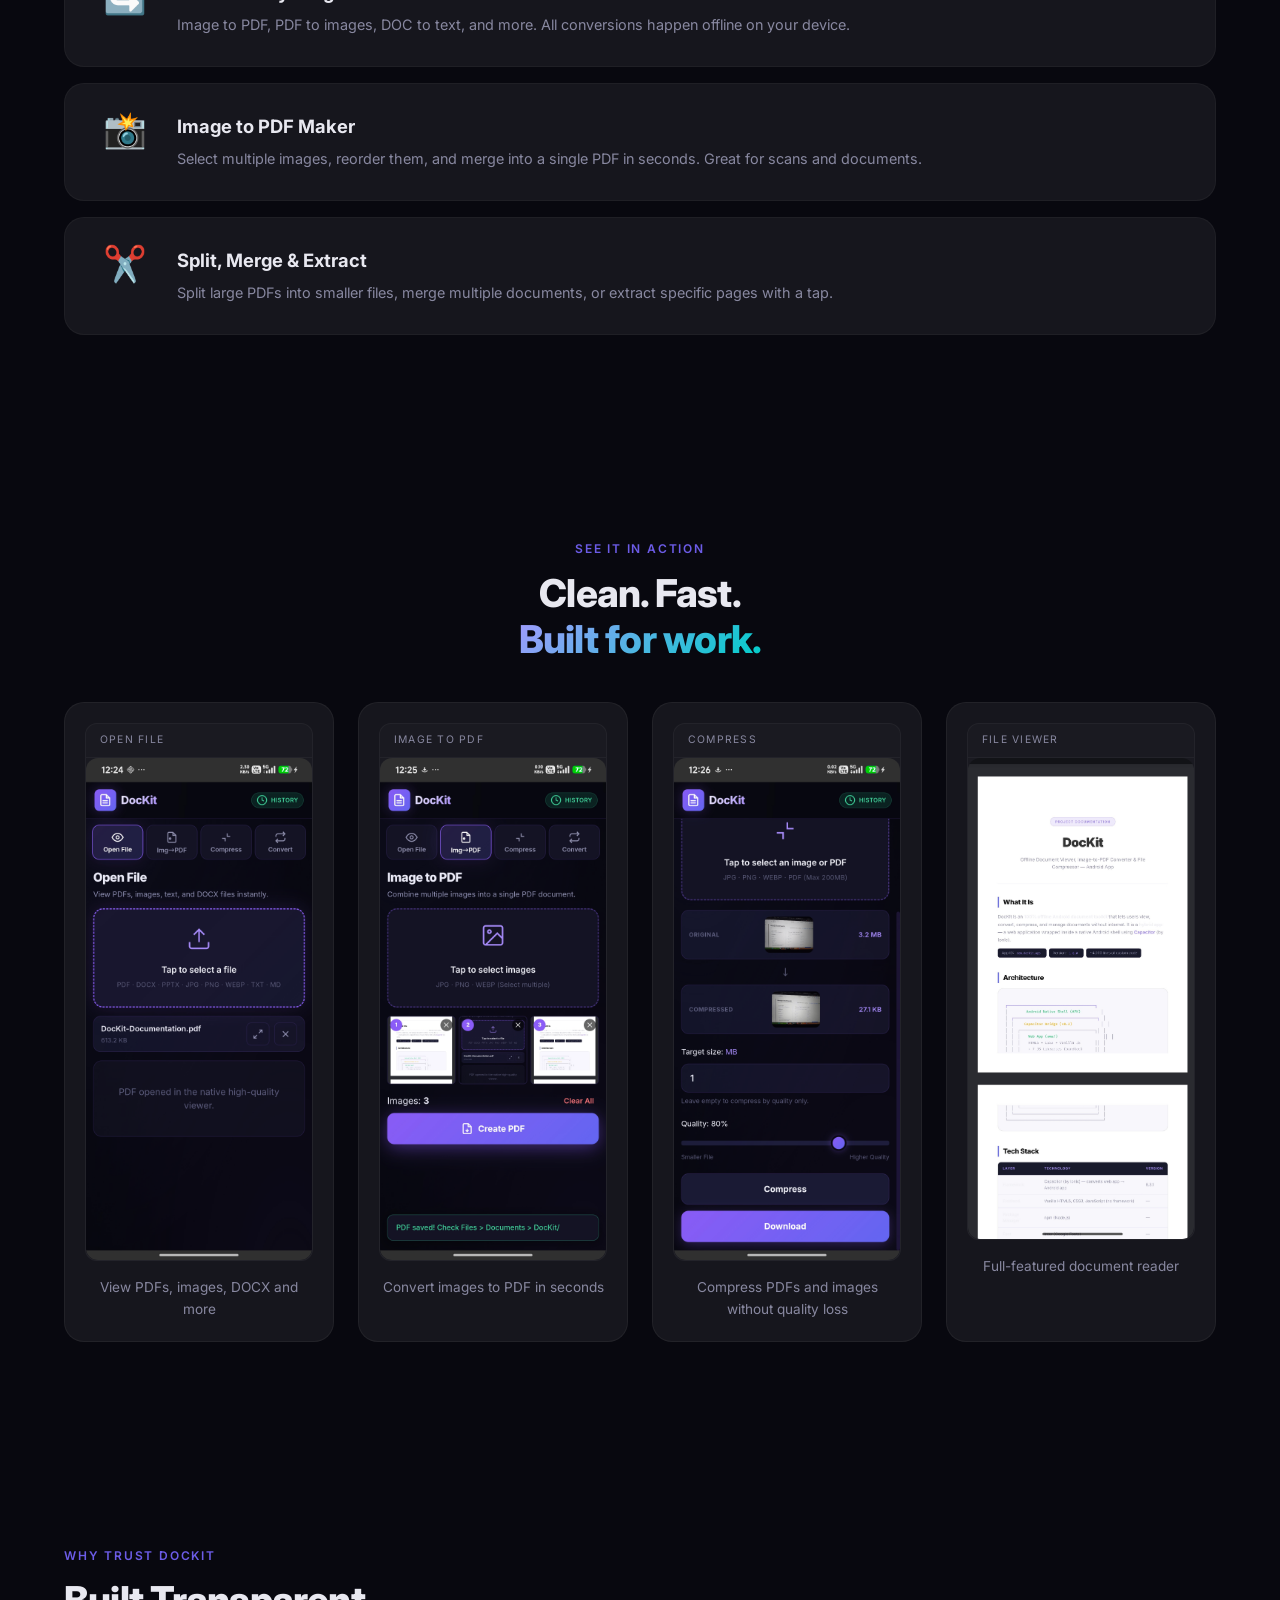
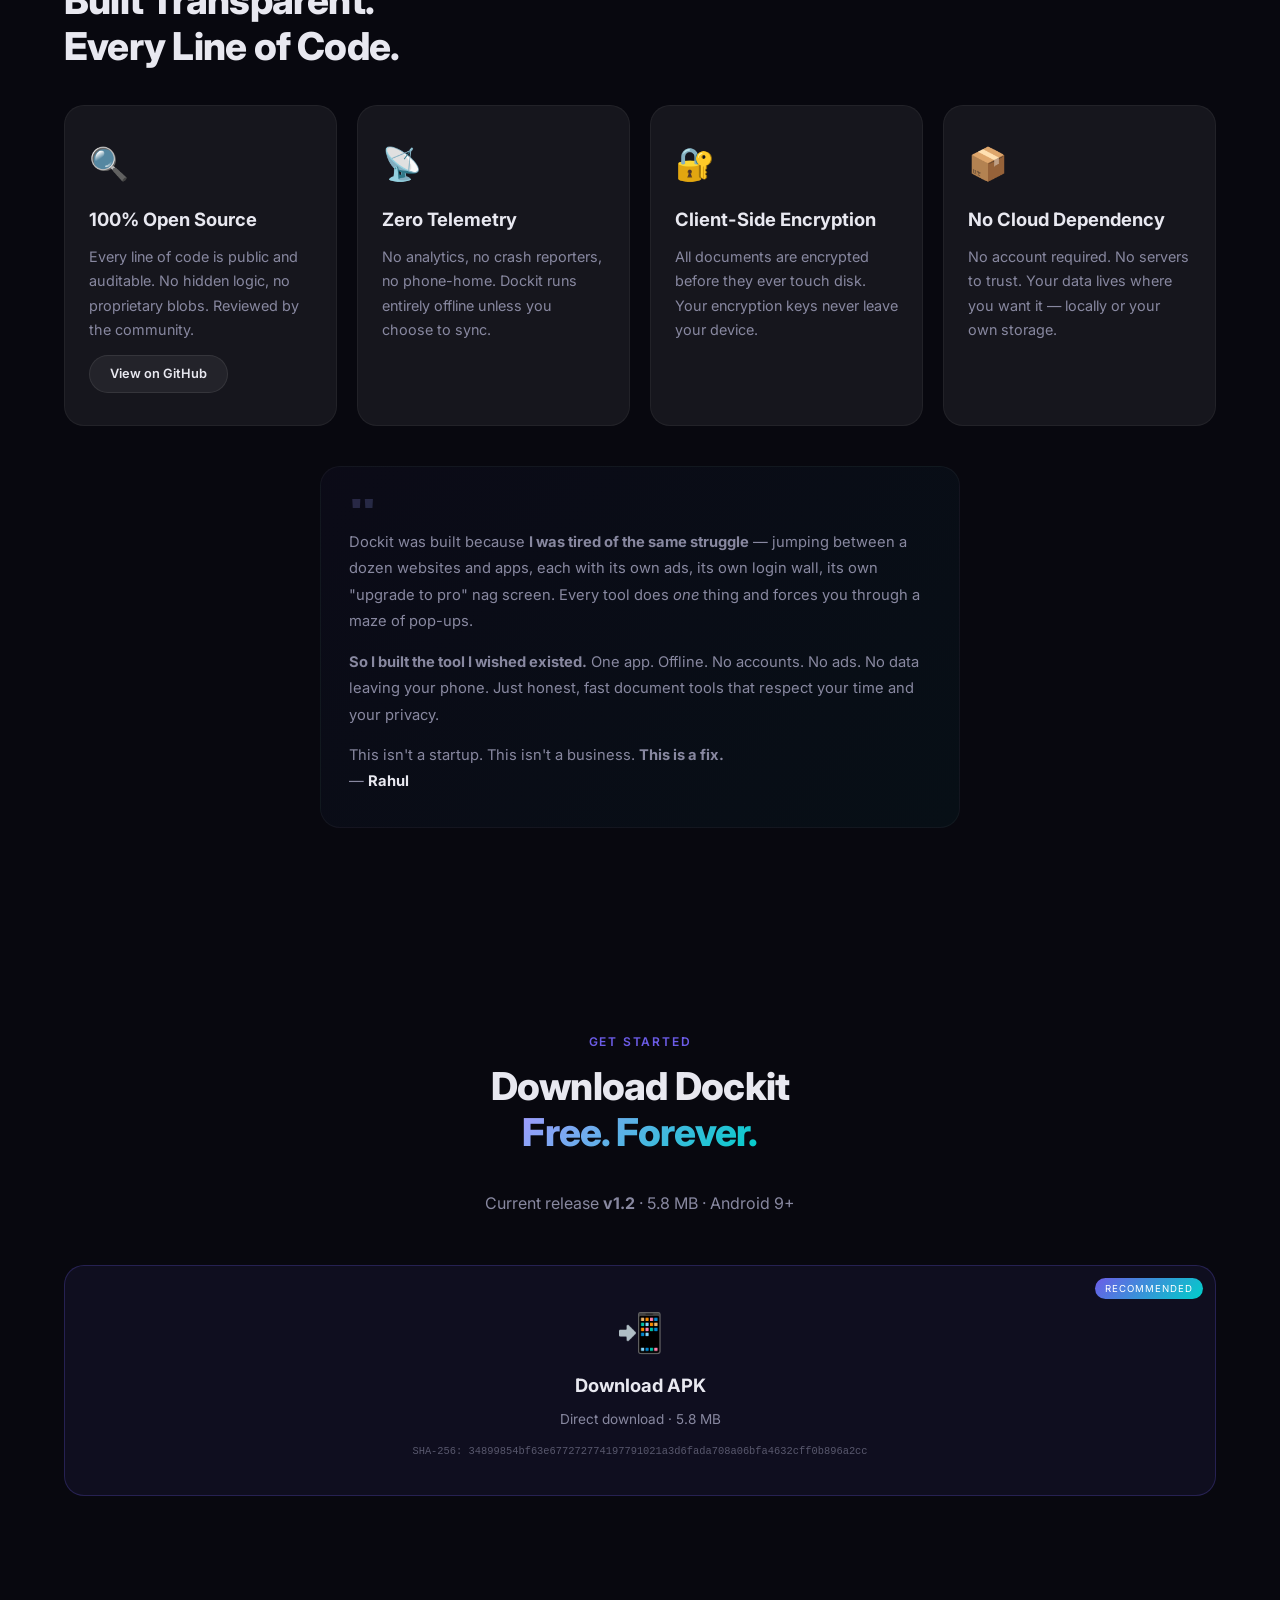
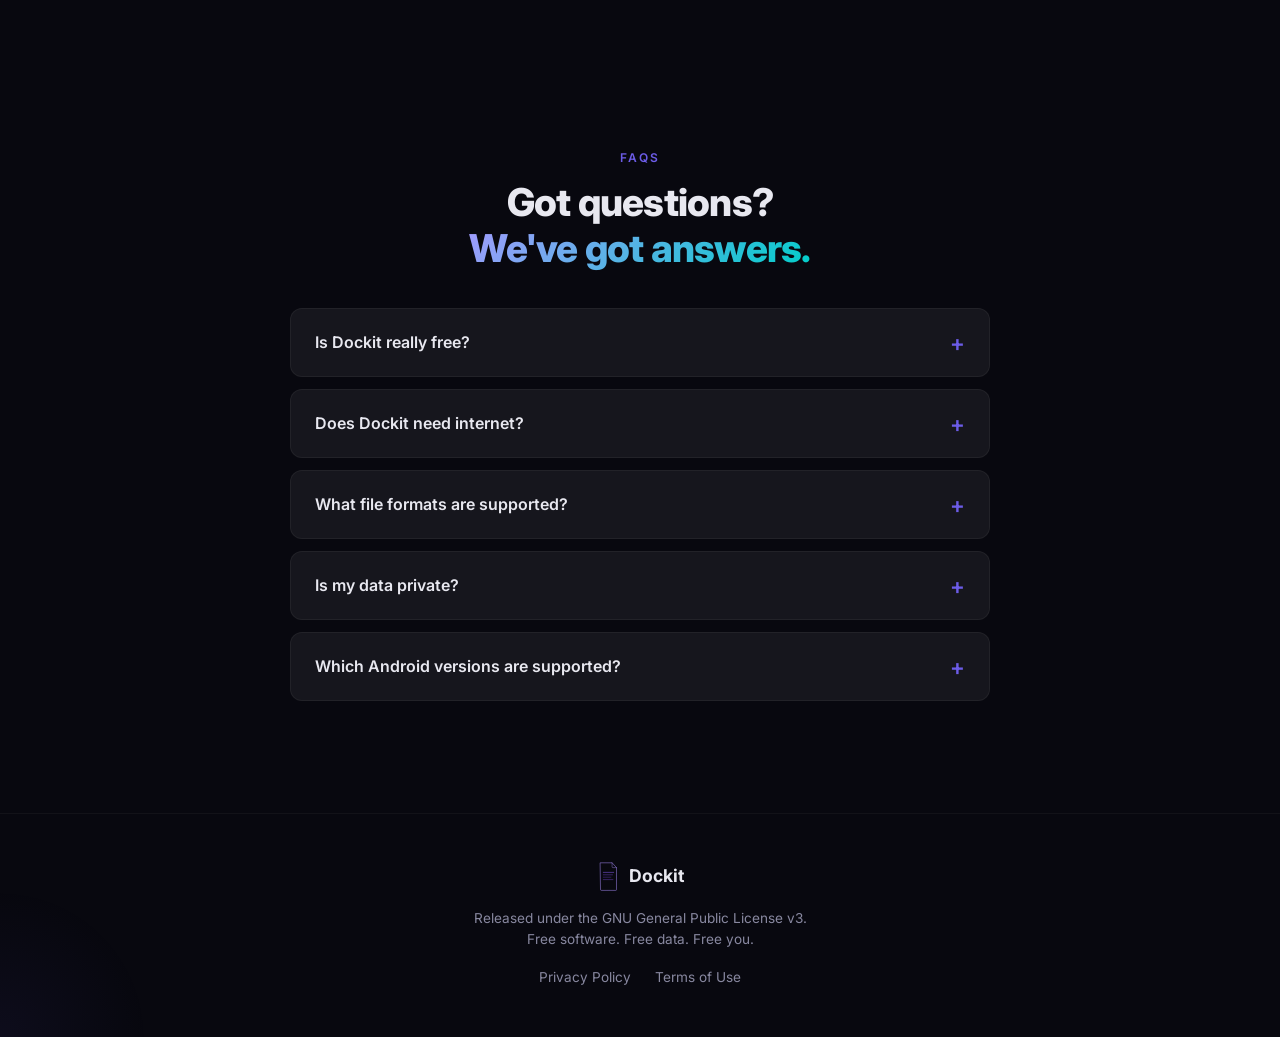
==== commit 9e4cd4c1: "Add files via upload" ====
--- a/index.html
+++ b/index.html
@@ -3,11 +3,41 @@
 <head>
   <meta charset="UTF-8" />
   <meta name="viewport" content="width=device-width, initial-scale=1.0" />
-  <title>Doc-Kit — Your Documents, Your Control</title>
+  <meta name="theme-color" content="#08080f" />
+  <title>Dockit — Your Documents, Your Control</title>
+  <meta name="description" content="Dockit is a free, open-source document manager for Android. Compress PDFs, convert images, merge files — all offline, no ads, no tracking." />
+  <meta name="robots" content="index, follow" />
+  <link rel="canonical" href="https://dockit.qzz.io/" />
+  <meta property="og:title" content="Dockit — Your Documents, Your Control" />
+  <meta property="og:description" content="Free, open-source document manager for Android. Offline. Private. No ads." />
+  <meta property="og:type" content="website" />
+  <meta property="og:url" content="https://dockit.qzz.io/" />
+  <meta name="twitter:card" content="summary_large_image" />
+  <meta name="twitter:title" content="Dockit — Your Documents, Your Control" />
+  <meta name="twitter:description" content="Free, open-source document manager for Android. Offline. Private. No ads." />
   <link rel="stylesheet" href="style.css" />
   <link rel="preconnect" href="https://fonts.googleapis.com" />
   <link href="https://fonts.googleapis.com/css2?family=Inter:wght@300;400;500;600;700;800;900&display=swap" rel="stylesheet" />
-</head>
+  <link rel="icon" type="image/svg+xml" href="data:image/svg+xml,%3Csvg xmlns='http://www.w3.org/2000/svg' viewBox='0 0 120 150'%3E%3Cpath d='M20 4 L78 4 L100 28 L100 138 Q100 142 96 142 L24 142 Q20 142 20 138 Z' stroke='%236c5ce7' stroke-width='8' fill='none' stroke-linecap='round' stroke-linejoin='round'/%3E%3Cpath d='M78 4 L78 24 Q78 28 82 28 L100 28' stroke='%236c5ce7' stroke-width='6' fill='none' stroke-linecap='round' stroke-linejoin='round'/%3E%3Cline x1='34' y1='50' x2='86' y2='50' stroke='%238b5cf6' stroke-width='6' stroke-linecap='round'/%3E%3Cline x1='34' y1='70' x2='72' y2='70' stroke='%236d3fc6' stroke-width='6' stroke-linecap='round'/%3E%3Cline x1='34' y1='90' x2='80' y2='90' stroke='%237c4ddb' stroke-width='6' stroke-linecap='round'/%3E%3C/svg%3E" />
+  <script type="application/ld+json">
+  {
+    "@context": "https://schema.org",
+    "@type": "SoftwareApplication",
+    "name": "Dockit",
+    "operatingSystem": "Android 9+",
+    "applicationCategory": "Multimedia",
+    "description": "Free, open-source document manager for Android. Compress PDFs, convert images, merge files — all offline, no ads, no tracking.",
+    "offers": {
+      "@type": "Offer",
+      "price": "0",
+      "priceCurrency": "USD"
+    },
+    "author": {
+      "@type": "Person",
+      "name": "Rahul"
+    }
+  }
+  </script></head>
 <body>
 
   <!-- ====== LOADING SCREEN ====== -->
@@ -20,7 +50,7 @@
   <nav id="navbar">
     <div class="nav-inner">
       <div class="nav-logo">
-        <svg width="28" height="32" viewBox="0 0 120 150" fill="none" xmlns="http://www.w3.org/2000/svg" class="logo-svg">
+        <svg width="28" height="32" viewBox="0 0 120 150" fill="none" xmlns="http://www.w3.org/2000/svg" class="logo-svg" role="img" aria-label="Dockit logo">
           <rect x="8" y="8" width="90" height="120" rx="6" fill="none" stroke="rgba(139,92,246,0.3)" stroke-width="8"/>
           <path d="M20 4 L78 4 L100 28 L100 138 Q100 142 96 142 L24 142 Q20 142 20 138 Z" stroke="url(#lg1)" stroke-width="2.5" stroke-linecap="round" stroke-linejoin="round"/>
           <path d="M78 4 L78 24 Q78 28 82 28 L100 28" stroke="url(#lg1)" stroke-width="2" stroke-linecap="round" stroke-linejoin="round"/>
@@ -38,11 +68,13 @@
             <linearGradient id="lg2" x1="0" y1="0" x2="34" y2="18"><stop offset="0%" stop-color="#8b5cf6"/><stop offset="100%" stop-color="#6366f1"/></linearGradient>
           </defs>
         </svg>
-        <span class="logo-text">Doc-Kit</span>
+        <span class="logo-text">Dockit</span>
       </div>
       <ul class="nav-links">
         <li><a href="#hero">Home</a></li>
         <li><a href="#features">Features</a></li>
+        <li><a href="#screenshots">Screenshots</a></li>
+        <li><a href="#faq">FAQ</a></li>
         <li><a href="#trust">Trust</a></li>
         <li><a href="#download">Download</a></li>
       </ul>
@@ -59,15 +91,17 @@
     <div class="hero-content">
       <div class="hero-badge" data-reveal>Open Source &bull; Audited</div>
       <h1 class="hero-title" data-reveal>
+        Dockit.<br />
         Your Documents.<br />
         <span class="gradient-text">Your Control.</span>
       </h1>
       <p class="hero-sub" data-reveal>
-        Doc-Kit is a fully transparent, open-source document manager
+        Dockit is a fully transparent, open-source document manager
         that puts privacy first — no cloud, no tracking, no compromise.
       </p>
       <div class="hero-actions" data-reveal>
         <a href="#download" class="btn btn-primary">Download APK</a>
+        <a href="https://github.com/rahulrakshi3-netizen/Doc-Kit" target="_blank" class="btn btn-outline">View on GitHub</a>
       </div>
       <div class="hero-mockup" data-reveal>
         <div class="phone-frame" id="phone3d">
@@ -75,7 +109,7 @@
             <div class="ps-status">9:41</div>
             <div class="ps-app">
               <div class="ps-header">
-                <svg width="18" height="22" viewBox="0 0 120 150" fill="none" xmlns="http://www.w3.org/2000/svg">
+                <svg width="18" height="22" viewBox="0 0 120 150" fill="none" xmlns="http://www.w3.org/2000/svg" role="img" aria-label="Dockit icon">
                   <path d="M20 4 L78 4 L100 28 L100 138 Q100 142 96 142 L24 142 Q20 142 20 138 Z" stroke="url(#pg1)" stroke-width="2.5" stroke-linecap="round" stroke-linejoin="round"/>
                   <path d="M78 4 L78 24 Q78 28 82 28 L100 28" stroke="url(#pg1)" stroke-width="2" stroke-linecap="round" stroke-linejoin="round"/>
                   <line x1="34" y1="52" x2="86" y2="52" stroke="#8b5cf6" stroke-width="2.5" stroke-linecap="round"/>
@@ -86,7 +120,7 @@
                     <linearGradient id="pg1" x1="20" y1="4" x2="100" y2="142"><stop offset="0%" stop-color="#a78bfa"/><stop offset="100%" stop-color="#6366f1"/></linearGradient>
                   </defs>
                 </svg>
-                <span>DocKit</span>
+                <span>Dockit</span>
               </div>
               <div class="ps-tabs">
                 <span class="ps-tab active">Scan</span>
@@ -153,9 +187,45 @@
     </div>
   </section>
 
+  <!-- ====== SCREENSHOTS ====== -->
+  <section id="screenshots" class="screenshots">
+    <div class="section-label" data-reveal>See It In Action</div>
+    <h2 class="section-title" data-reveal>Clean. Fast.<br /><span class="gradient-text">Built for work.</span></h2>
+    <div class="screenshot-grid" data-reveal>
+      <div class="screenshot-card">
+        <div class="screenshot-placeholder">
+          <span class="screenshot-label">Open File</span>
+          <img src="fileopen_ref.jpg" alt="Dockit file viewer" class="screenshot-img" loading="lazy" />
+        </div>
+        <p class="screenshot-caption">View PDFs, images, DOCX and more</p>
+      </div>
+      <div class="screenshot-card">
+        <div class="screenshot-placeholder">
+          <span class="screenshot-label">Image to PDF</span>
+          <img src="img-pdf_ref.jpg" alt="Dockit image to PDF converter" class="screenshot-img" loading="lazy" />
+        </div>
+        <p class="screenshot-caption">Convert images to PDF in seconds</p>
+      </div>
+      <div class="screenshot-card">
+        <div class="screenshot-placeholder">
+          <span class="screenshot-label">Compress</span>
+          <img src="compress_ref.jpg" alt="Dockit file compressor" class="screenshot-img" loading="lazy" />
+        </div>
+        <p class="screenshot-caption">Compress PDFs and images without quality loss</p>
+      </div>
+      <div class="screenshot-card">
+        <div class="screenshot-placeholder">
+          <span class="screenshot-label">File Viewer</span>
+          <img src="fileopen(1)_ref.jpg" alt="Dockit document viewer" class="screenshot-img" loading="lazy" />
+        </div>
+        <p class="screenshot-caption">Full-featured document reader</p>
+      </div>
+    </div>
+  </section>
+
   <!-- ====== TRUST SECTION ====== -->
   <section id="trust" class="trust">
-    <div class="section-label" data-reveal>Why Trust Doc-Kit</div>
+    <div class="section-label" data-reveal>Why Trust Dockit</div>
     <h2 class="section-title" data-reveal>Built Transparent.<br />Every Line of Code.</h2>
 
     <div class="trust-grid">
@@ -163,11 +233,12 @@
         <div class="trust-icon">🔍</div>
         <h3>100% Open Source</h3>
         <p>Every line of code is public and auditable. No hidden logic, no proprietary blobs. Reviewed by the community.</p>
+        <a href="https://github.com/rahulrakshi3-netizen/Doc-Kit" target="_blank" class="btn btn-small" style="margin-top:12px;">View on GitHub</a>
       </div>
       <div class="trust-card" data-reveal>
         <div class="trust-icon">📡</div>
         <h3>Zero Telemetry</h3>
-        <p>No analytics, no crash reporters, no phone-home. Doc-Kit runs entirely offline unless you choose to sync.</p>
+        <p>No analytics, no crash reporters, no phone-home. Dockit runs entirely offline unless you choose to sync.</p>
       </div>
       <div class="trust-card" data-reveal>
         <div class="trust-icon">🔐</div>
@@ -183,7 +254,7 @@
 
     <div class="trust-manifesto" data-reveal>
       <div class="tm-mark">"</div>
-      <p>Doc-Kit was built because <strong>I was tired of the same struggle</strong> — jumping between a dozen websites and apps, each with its own ads, its own login wall, its own "upgrade to pro" nag screen. Every tool does <em>one</em> thing and forces you through a maze of pop-ups.</p>
+      <p>Dockit was built because <strong>I was tired of the same struggle</strong> — jumping between a dozen websites and apps, each with its own ads, its own login wall, its own "upgrade to pro" nag screen. Every tool does <em>one</em> thing and forces you through a maze of pop-ups.</p>
       <p><strong>So I built the tool I wished existed.</strong> One app. Offline. No accounts. No ads. No data leaving your phone. Just honest, fast document tools that respect your time and your privacy.</p>
       <p>This isn't a startup. This isn't a business. <strong>This is a fix.</strong><br />— <span class="tm-name">Rahul</span></p>
     </div>
@@ -192,7 +263,7 @@
   <!-- ====== DOWNLOAD ====== -->
   <section id="download" class="download">
     <div class="section-label" data-reveal>Get Started</div>
-    <h2 class="section-title" data-reveal>Download Doc-Kit<br /><span class="gradient-text">Free. Forever.</span></h2>
+    <h2 class="section-title" data-reveal>Download Dockit<br /><span class="gradient-text">Free. Forever.</span></h2>
     <p class="download-sub" data-reveal>
       Current release <strong>v1.2</strong> · <span id="dl-size">5.8 MB</span> · Android 9+
     </p>
@@ -209,11 +280,39 @@
 
   </section>
 
+  <!-- ====== FAQ ====== -->
+  <section id="faq" class="faq">
+    <div class="section-label" data-reveal>FAQs</div>
+    <h2 class="section-title" data-reveal>Got questions?<br /><span class="gradient-text">We've got answers.</span></h2>
+    <div class="faq-list" data-reveal>
+      <div class="faq-item">
+        <button class="faq-question">Is Dockit really free? <span class="faq-arrow">+</span></button>
+        <div class="faq-answer"><p>Yes, Dockit is completely free and open source. No hidden paid features, no subscriptions, no "pro" version. It's released under GPL v3.</p></div>
+      </div>
+      <div class="faq-item">
+        <button class="faq-question">Does Dockit need internet? <span class="faq-arrow">+</span></button>
+        <div class="faq-answer"><p>No. Dockit works fully offline. All processing happens on your device. No data is ever uploaded to any server.</p></div>
+      </div>
+      <div class="faq-item">
+        <button class="faq-question">What file formats are supported? <span class="faq-arrow">+</span></button>
+        <div class="faq-answer"><p>Dockit supports PDF, DOCX, PPTX, JPG, PNG, WEBP, TXT, MD, and more. You can view, convert, and compress between these formats.</p></div>
+      </div>
+      <div class="faq-item">
+        <button class="faq-question">Is my data private? <span class="faq-arrow">+</span></button>
+        <div class="faq-answer"><p>Absolutely. Dockit has zero telemetry, no analytics, and no network access. All files stay on your device. The full source code is open for audit on GitHub.</p></div>
+      </div>
+      <div class="faq-item">
+        <button class="faq-question">Which Android versions are supported? <span class="faq-arrow">+</span></button>
+        <div class="faq-answer"><p>Dockit requires Android 9 (API 28) or higher.</p></div>
+      </div>
+    </div>
+  </section>
+
   <!-- ====== FOOTER ====== -->
   <footer>
     <div class="footer-inner">
       <div class="footer-brand">
-        <svg width="20" height="24" viewBox="0 0 120 150" fill="none" xmlns="http://www.w3.org/2000/svg" class="logo-svg">
+        <svg width="20" height="24" viewBox="0 0 120 150" fill="none" xmlns="http://www.w3.org/2000/svg" class="logo-svg" role="img" aria-label="Dockit logo">
           <path d="M20 4 L78 4 L100 28 L100 138 Q100 142 96 142 L24 142 Q20 142 20 138 Z" stroke="url(#fg1)" stroke-width="2.5" stroke-linecap="round" stroke-linejoin="round"/>
           <path d="M78 4 L78 24 Q78 28 82 28 L100 28" stroke="url(#fg1)" stroke-width="2" stroke-linecap="round" stroke-linejoin="round"/>
           <line x1="34" y1="52" x2="86" y2="52" stroke="#8b5cf6" stroke-width="2.5" stroke-linecap="round"/>
@@ -224,15 +323,15 @@
             <linearGradient id="fg1" x1="20" y1="4" x2="100" y2="142"><stop offset="0%" stop-color="#a78bfa"/><stop offset="100%" stop-color="#6366f1"/></linearGradient>
           </defs>
         </svg>
-        <span>Doc-Kit</span>
+        <span>Dockit</span>
       </div>
       <p class="footer-text">
         Released under the GNU General Public License v3.<br />
         Free software. Free data. Free you.
       </p>
       <div class="footer-links">
-        <a href="#">Privacy Policy</a>
-        <a href="#">Terms of Use</a>
+        <a href="privacy-policy.html">Privacy Policy</a>
+        <a href="terms-of-use.html">Terms of Use</a>
 
       </div>
     </div>
--- a/style.css
+++ b/style.css
@@ -1,5 +1,5 @@
 /* ============================================
-   Doc-Kit — Immersive Landing Page Styles
+   Dockit — Immersive Landing Page Styles
    ============================================ */
 
 /* ---------- RESET & BASE ---------- */
@@ -531,6 +531,80 @@
   color: #fff;
 }
 
+/* ---------- SCREENSHOTS ---------- */
+.screenshots {
+  text-align: center;
+}
+
+.screenshot-grid {
+  display: grid;
+  grid-template-columns: repeat(auto-fit, minmax(240px, 1fr));
+  gap: 24px;
+  margin-top: 40px;
+}
+
+.screenshot-card {
+  background: var(--surface);
+  border: 1px solid rgba(255, 255, 255, 0.05);
+  border-radius: var(--radius);
+  padding: 20px;
+  transition: all 0.4s ease;
+}
+
+.screenshot-card:hover {
+  transform: translateY(-6px);
+  border-color: rgba(108, 92, 231, 0.2);
+  box-shadow: 0 20px 60px rgba(0, 0, 0, 0.3);
+}
+
+.screenshot-placeholder {
+  border-radius: var(--radius-sm);
+  overflow: hidden;
+  margin-bottom: 16px;
+  background: rgba(255, 255, 255, 0.02);
+  border: 1px solid rgba(255, 255, 255, 0.04);
+}
+
+.screenshot-img {
+  width: 100%;
+  height: auto;
+  display: block;
+  border-radius: var(--radius-sm);
+}
+
+.screenshot-label {
+  display: block;
+  font-size: 0.65rem;
+  letter-spacing: 0.12em;
+  text-transform: uppercase;
+  color: var(--text-dim);
+  padding: 8px 14px;
+  text-align: left;
+  border-bottom: 1px solid rgba(255, 255, 255, 0.04);
+}
+
+.placeholder-preview {
+  display: flex;
+  flex-direction: column;
+  align-items: center;
+  justify-content: center;
+  gap: 12px;
+  padding: 48px 20px;
+  min-height: 200px;
+}
+
+.placeholder-preview p {
+  font-size: 0.8rem;
+  color: var(--text-dim);
+  opacity: 0.5;
+}
+
+.screenshot-caption {
+  font-size: 0.85rem;
+  color: var(--text-dim);
+  text-align: center;
+}
+
 /* ---------- TRUST ---------- */
 .trust {
   position: relative;
@@ -836,6 +910,74 @@
   font-family: 'SF Mono', 'Fira Code', monospace;
 }
 
+/* ---------- FAQ ---------- */
+.faq {
+  text-align: center;
+}
+
+.faq-list {
+  max-width: 700px;
+  margin: 0 auto;
+  text-align: left;
+}
+
+.faq-item {
+  background: var(--surface);
+  border: 1px solid rgba(255, 255, 255, 0.05);
+  border-radius: var(--radius-sm);
+  margin-bottom: 12px;
+  overflow: hidden;
+}
+
+.faq-question {
+  width: 100%;
+  background: none;
+  border: none;
+  color: var(--text);
+  font-size: 1rem;
+  font-weight: 600;
+  padding: 20px 24px;
+  text-align: left;
+  cursor: pointer;
+  display: flex;
+  justify-content: space-between;
+  align-items: center;
+  font-family: inherit;
+  transition: color 0.3s ease;
+}
+
+.faq-question:hover {
+  color: var(--accent);
+}
+
+.faq-arrow {
+  font-size: 1.4rem;
+  color: var(--accent);
+  transition: transform 0.3s ease;
+  flex-shrink: 0;
+}
+
+.faq-item.open .faq-arrow {
+  transform: rotate(45deg);
+}
+
+.faq-answer {
+  max-height: 0;
+  overflow: hidden;
+  transition: max-height 0.4s ease, padding 0.4s ease;
+}
+
+.faq-item.open .faq-answer {
+  max-height: 200px;
+}
+
+.faq-answer p {
+  padding: 0 24px 20px;
+  font-size: 0.9rem;
+  color: var(--text-dim);
+  line-height: 1.7;
+}
+
 /* ---------- FOOTER ---------- */
 footer {
   border-top: 1px solid rgba(255, 255, 255, 0.04);
